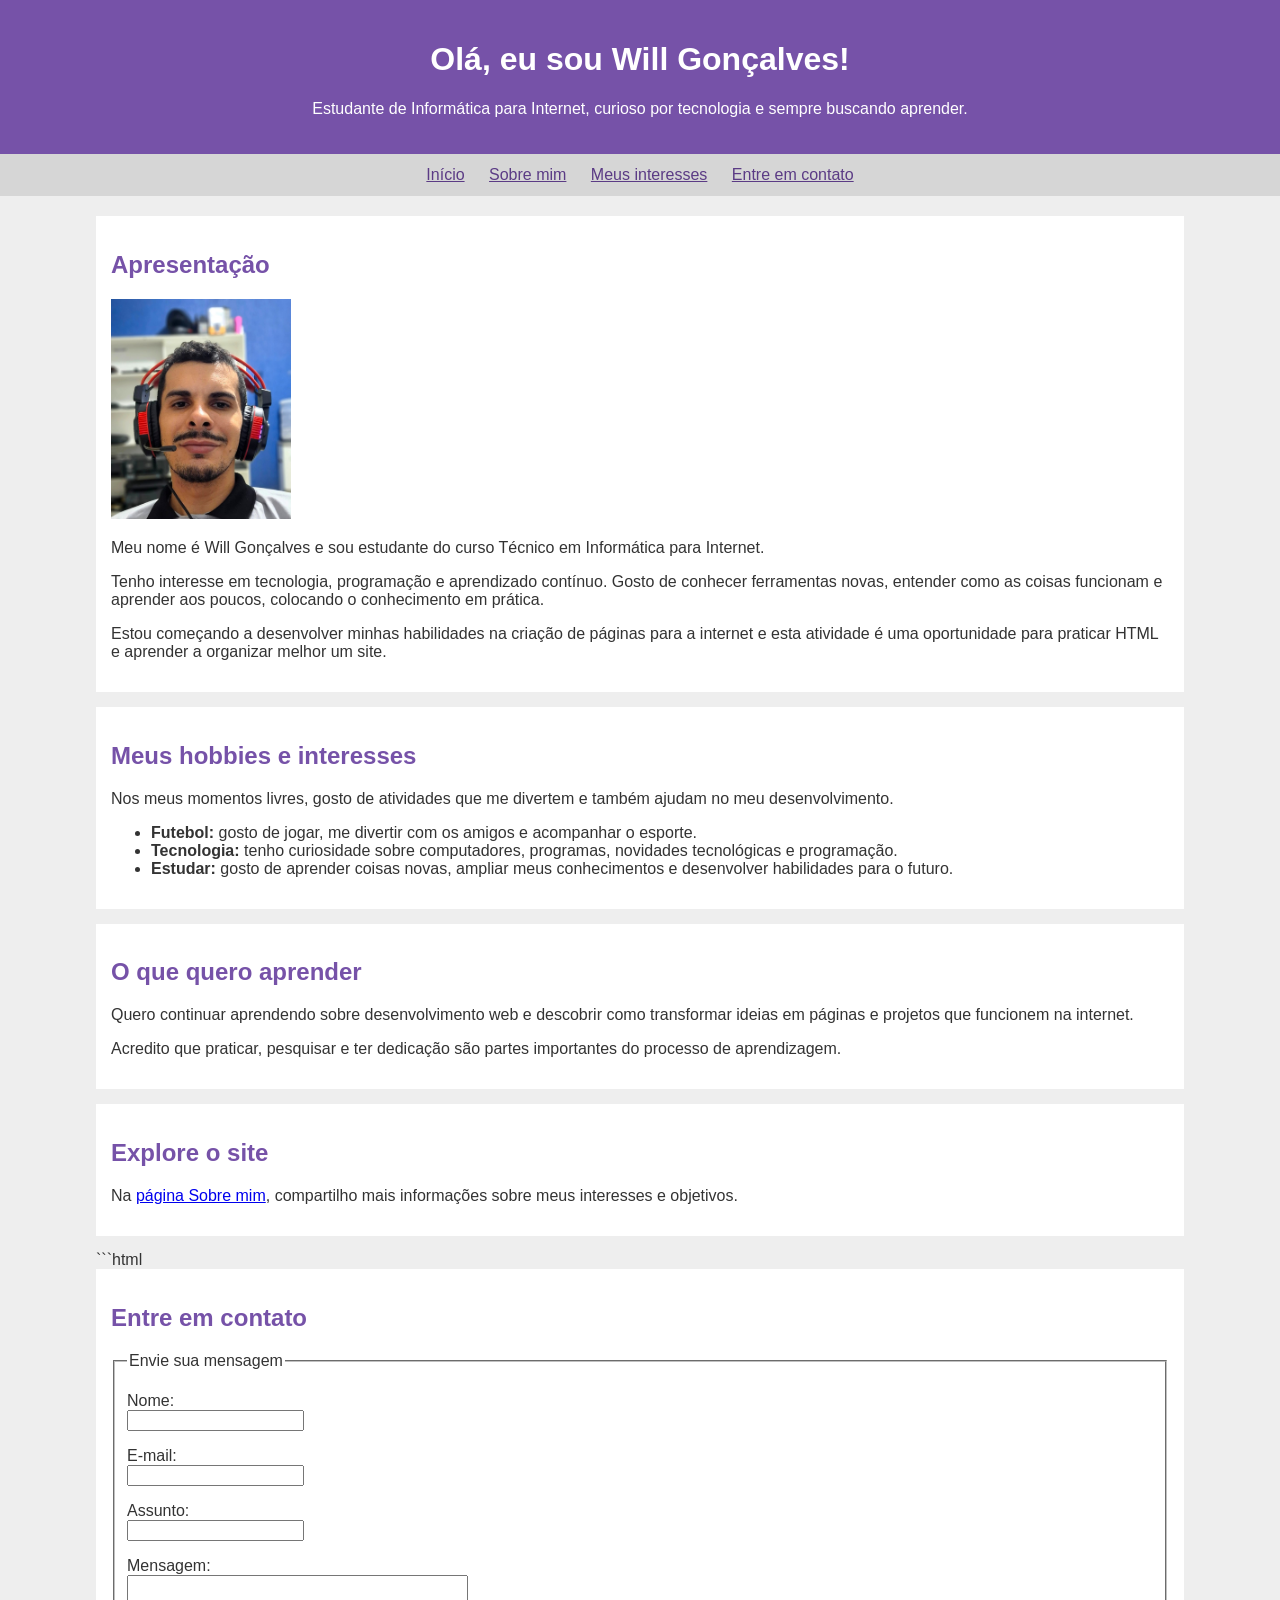
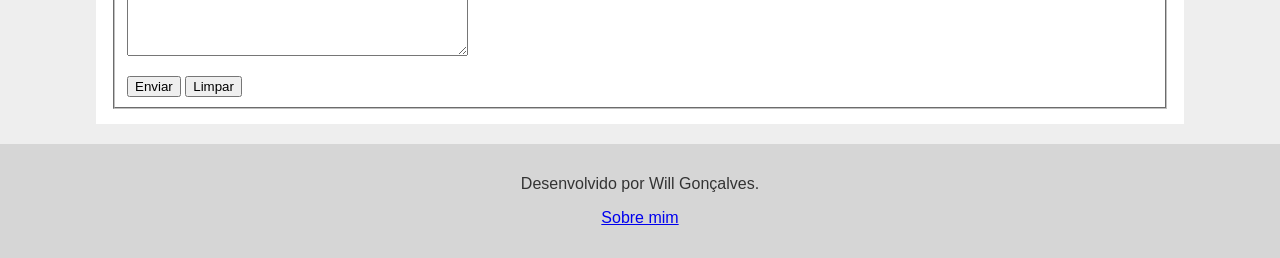
==== index.html @ a6dab60e "Update index.html" ====
<!DOCTYPE html>
<html lang="pt-BR">
<head>
    <meta charset="UTF-8">
    <meta name="viewport" content="width=device-width, initial-scale=1.0">
    <title>Minha Página Pessoal</title>
    <style>
        body {
            font-family: Arial, sans-serif;
            background-color: #eeeeee;
            color: #333333;
            margin: 0;
        }

        header {
            background-color: #7652a8;
            color: white;
            text-align: center;
            padding: 20px;
        }

        nav {
            background-color: #d6d6d6;
            text-align: center;
            padding: 12px;
        }

        nav a {
            color: #5b3b85;
            margin: 10px;
        }

        main {
            width: 85%;
            margin: 20px auto;
        }

        section {
            background-color: white;
            padding: 15px;
            margin-bottom: 15px;
        }

        h2 {
            color: #7652a8;
        }

        img {
            width: 180px;
            height: 220px;
            object-fit: cover;
        }

        footer {
            background-color: #d6d6d6;
            text-align: center;
            padding: 15px;
        }
    </style>
</head>
<body>
    <header>
        <h1>Olá, eu sou Will Gonçalves!</h1>
        <p>Estudante de Informática para Internet, curioso por tecnologia e sempre buscando aprender.</p>
    </header>

    <nav>
        <a href="index.html">Início</a>
        <a href="sobre.html">Sobre mim</a>
        <a href="#interesses">Meus interesses</a>
        <a href="#contato">Entre em contato</a>
    </nav>

    <main>
        <section>
            <h2>Apresentação</h2>
            <img src="img/foto.jpg" alt="Foto pessoal de Will Gonçalves">
            <p>Meu nome é Will Gonçalves e sou estudante do curso Técnico em Informática para Internet.</p>
            <p>Tenho interesse em tecnologia, programação e aprendizado contínuo. Gosto de conhecer ferramentas novas, entender como as coisas funcionam e aprender aos poucos, colocando o conhecimento em prática.</p>
            <p>Estou começando a desenvolver minhas habilidades na criação de páginas para a internet e esta atividade é uma oportunidade para praticar HTML e aprender a organizar melhor um site.</p>
        </section>

        <section id="interesses">
            <h2>Meus hobbies e interesses</h2>
            <p>Nos meus momentos livres, gosto de atividades que me divertem e também ajudam no meu desenvolvimento.</p>
            <ul>
                <li><strong>Futebol:</strong> gosto de jogar, me divertir com os amigos e acompanhar o esporte.</li>
                <li><strong>Tecnologia:</strong> tenho curiosidade sobre computadores, programas, novidades tecnológicas e programação.</li>
                <li><strong>Estudar:</strong> gosto de aprender coisas novas, ampliar meus conhecimentos e desenvolver habilidades para o futuro.</li>
            </ul>
        </section>

        <section>
            <h2>O que quero aprender</h2>
            <p>Quero continuar aprendendo sobre desenvolvimento web e descobrir como transformar ideias em páginas e projetos que funcionem na internet.</p>
            <p>Acredito que praticar, pesquisar e ter dedicação são partes importantes do processo de aprendizagem.</p>
        </section>

        <section>
            <h2>Explore o site</h2>
            <p>Na <a href="sobre.html">página Sobre mim</a>, compartilho mais informações sobre meus interesses e objetivos.</p>
        </section>
        ```html
<section id="contato">
    <h2>Entre em contato</h2>

    <form>
        <fieldset>
            <legend>Envie sua mensagem</legend>

            <p>
                <label for="nome">Nome:</label><br>
                <input type="text" id="nome" name="nome" required>
            </p>

            <p>
                <label for="email">E-mail:</label><br>
                <input type="email" id="email" name="email" required>
            </p>

            <p>
                <label for="assunto">Assunto:</label><br>
                <input type="text" id="assunto" name="assunto" required>
            </p>

            <p>
                <label for="mensagem">Mensagem:</label><br>
                <textarea id="mensagem" name="mensagem"
                    rows="5" cols="40" required></textarea>
            </p>

            <button type="submit">Enviar</button>
            <button type="reset">Limpar</button>
        </fieldset>
    </form>
</section>
    </main>

    <footer>
        <p>Desenvolvido por Will Gonçalves.</p>
        <p><a href="sobre.html">Sobre mim</a></p>
    </footer>
</body>
</html>
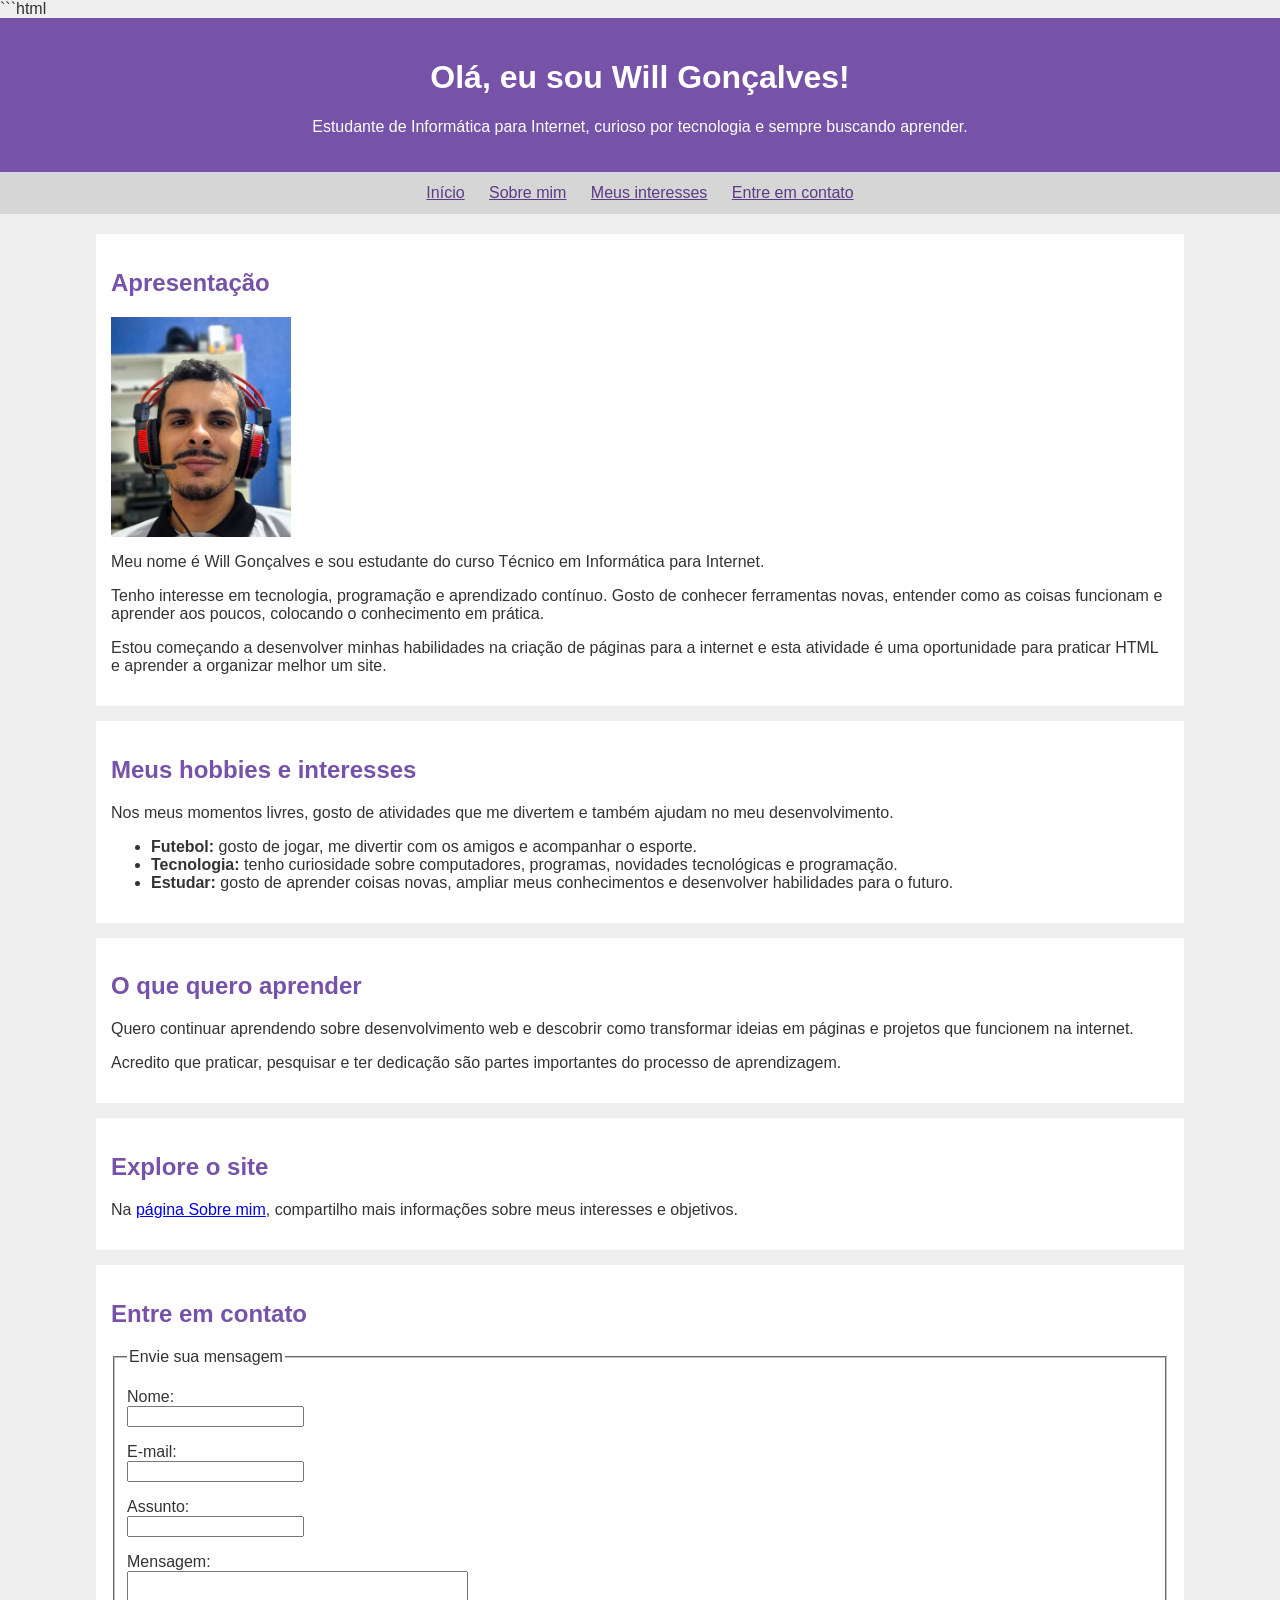
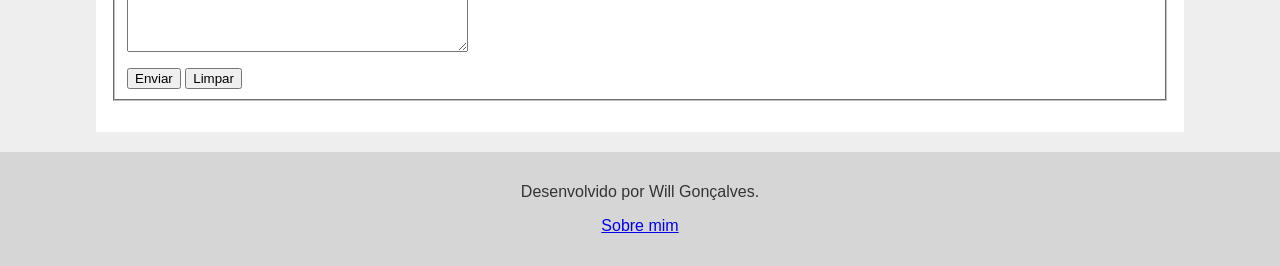
==== commit c0ff297c: "Update index.html" ====
--- a/index.html
+++ b/index.html
@@ -1,9 +1,11 @@
+```html
 <!DOCTYPE html>
 <html lang="pt-BR">
 <head>
     <meta charset="UTF-8">
     <meta name="viewport" content="width=device-width, initial-scale=1.0">
     <title>Minha Página Pessoal</title>
+
     <style>
         body {
             font-family: Arial, sans-serif;
@@ -58,6 +60,7 @@
         }
     </style>
 </head>
+
 <body>
     <header>
         <h1>Olá, eu sou Will Gonçalves!</h1>
@@ -74,66 +77,88 @@
     <main>
         <section>
             <h2>Apresentação</h2>
+
             <img src="img/foto.jpg" alt="Foto pessoal de Will Gonçalves">
+
             <p>Meu nome é Will Gonçalves e sou estudante do curso Técnico em Informática para Internet.</p>
+
             <p>Tenho interesse em tecnologia, programação e aprendizado contínuo. Gosto de conhecer ferramentas novas, entender como as coisas funcionam e aprender aos poucos, colocando o conhecimento em prática.</p>
+
             <p>Estou começando a desenvolver minhas habilidades na criação de páginas para a internet e esta atividade é uma oportunidade para praticar HTML e aprender a organizar melhor um site.</p>
         </section>
 
         <section id="interesses">
             <h2>Meus hobbies e interesses</h2>
+
             <p>Nos meus momentos livres, gosto de atividades que me divertem e também ajudam no meu desenvolvimento.</p>
+
             <ul>
-                <li><strong>Futebol:</strong> gosto de jogar, me divertir com os amigos e acompanhar o esporte.</li>
-                <li><strong>Tecnologia:</strong> tenho curiosidade sobre computadores, programas, novidades tecnológicas e programação.</li>
-                <li><strong>Estudar:</strong> gosto de aprender coisas novas, ampliar meus conhecimentos e desenvolver habilidades para o futuro.</li>
+                <li>
+                    <strong>Futebol:</strong> gosto de jogar, me divertir com os amigos e acompanhar o esporte.
+                </li>
+
+                <li>
+                    <strong>Tecnologia:</strong> tenho curiosidade sobre computadores, programas, novidades tecnológicas e programação.
+                </li>
+
+                <li>
+                    <strong>Estudar:</strong> gosto de aprender coisas novas, ampliar meus conhecimentos e desenvolver habilidades para o futuro.
+                </li>
             </ul>
         </section>
 
         <section>
             <h2>O que quero aprender</h2>
+
             <p>Quero continuar aprendendo sobre desenvolvimento web e descobrir como transformar ideias em páginas e projetos que funcionem na internet.</p>
+
             <p>Acredito que praticar, pesquisar e ter dedicação são partes importantes do processo de aprendizagem.</p>
         </section>
 
         <section>
             <h2>Explore o site</h2>
+
             <p>Na <a href="sobre.html">página Sobre mim</a>, compartilho mais informações sobre meus interesses e objetivos.</p>
         </section>
-        ```html
-<section id="contato">
-    <h2>Entre em contato</h2>
 
-    <form>
-        <fieldset>
-            <legend>Envie sua mensagem</legend>
+        <section id="contato">
+            <h2>Entre em contato</h2>
 
-            <p>
-                <label for="nome">Nome:</label><br>
-                <input type="text" id="nome" name="nome" required>
-            </p>
+            <form>
+                <fieldset>
+                    <legend>Envie sua mensagem</legend>
 
-            <p>
-                <label for="email">E-mail:</label><br>
-                <input type="email" id="email" name="email" required>
-            </p>
+                    <p>
+                        <label for="nome">Nome:</label><br>
+                        <input type="text" id="nome" name="nome" required>
+                    </p>
 
-            <p>
-                <label for="assunto">Assunto:</label><br>
-                <input type="text" id="assunto" name="assunto" required>
-            </p>
+                    <p>
+                        <label for="email">E-mail:</label><br>
+                        <input type="email" id="email" name="email" required>
+                    </p>
 
-            <p>
-                <label for="mensagem">Mensagem:</label><br>
-                <textarea id="mensagem" name="mensagem"
-                    rows="5" cols="40" required></textarea>
-            </p>
+                    <p>
+                        <label for="assunto">Assunto:</label><br>
+                        <input type="text" id="assunto" name="assunto" required>
+                    </p>
 
-            <button type="submit">Enviar</button>
-            <button type="reset">Limpar</button>
-        </fieldset>
-    </form>
-</section>
+                    <p>
+                        <label for="mensagem">Mensagem:</label><br>
+                        <textarea
+                            id="mensagem"
+                            name="mensagem"
+                            rows="5"
+                            cols="40"
+                            required
+                        ></textarea>
+                    </p>
+
+                    <button type="submit">Enviar</button>
+                    <button type="reset">Limpar</button>
+                </fieldset>
+            </form>
+        </section>
     </main>
 
     <footer>
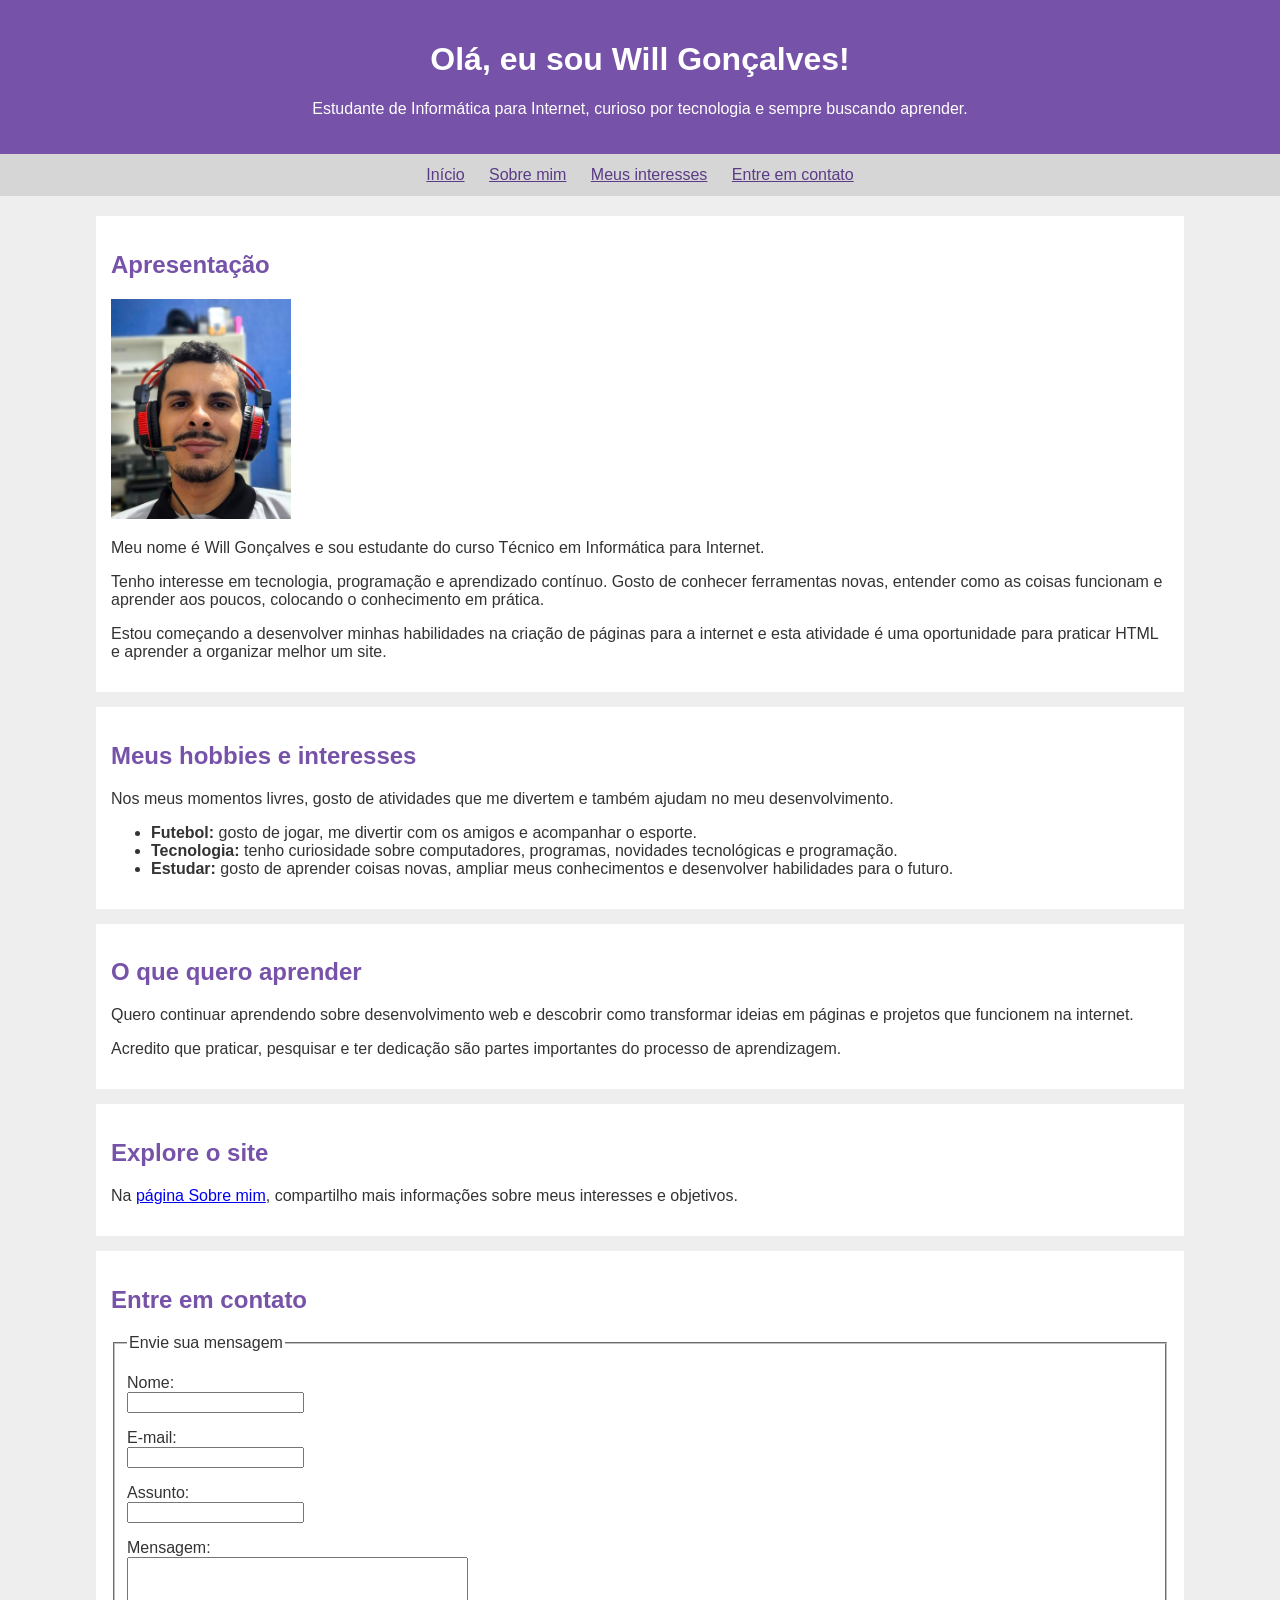
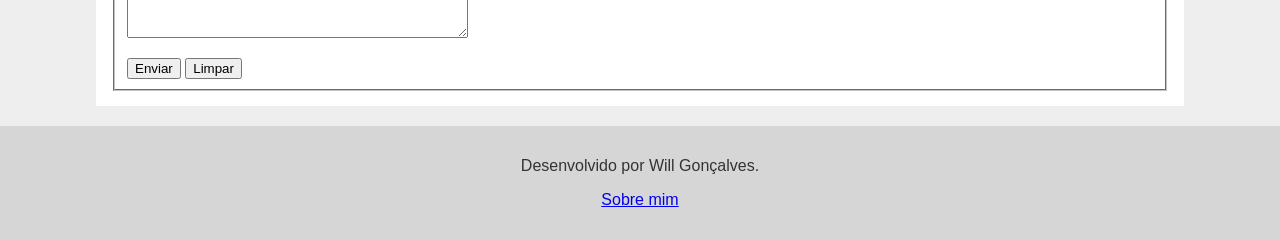
==== commit 57bd90b3: "Remove markdown formatting from index.html" ====
--- a/index.html
+++ b/index.html
@@ -1,4 +1,3 @@
-```html
 <!DOCTYPE html>
 <html lang="pt-BR">
 <head>
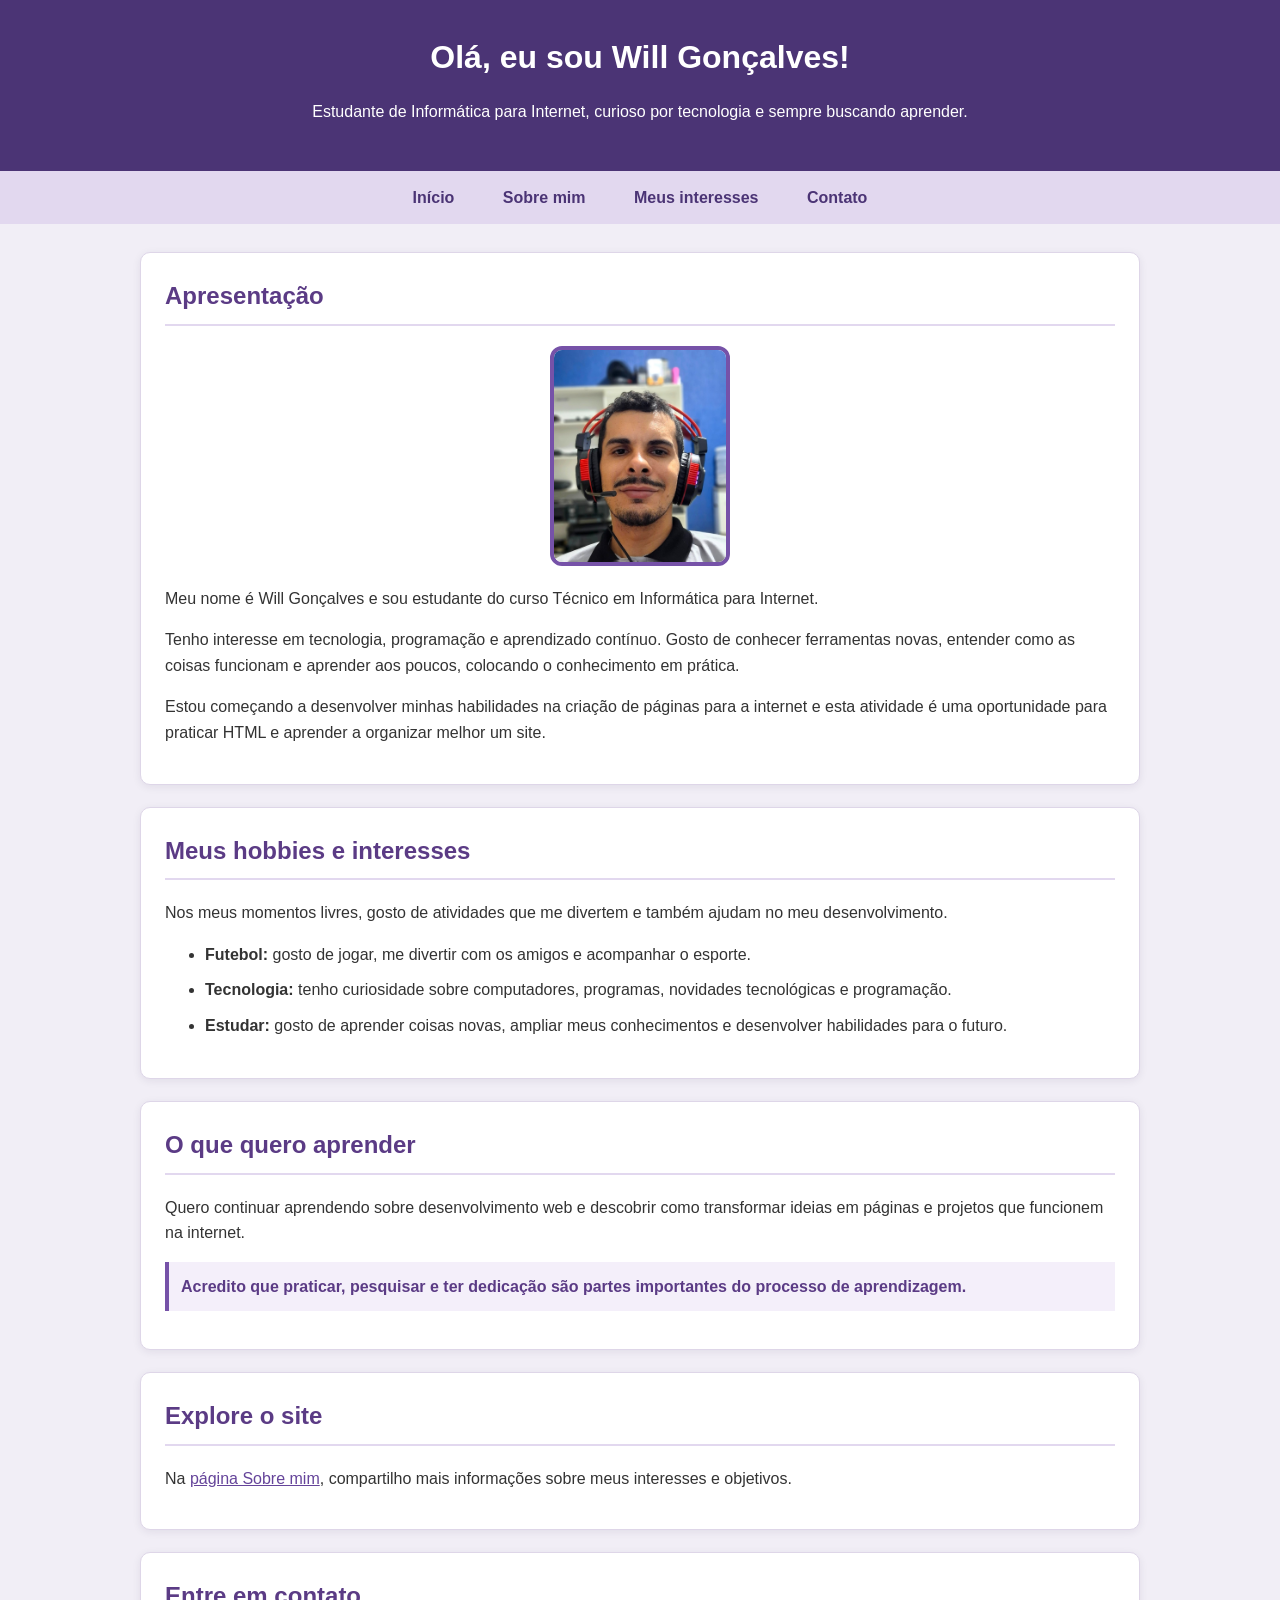
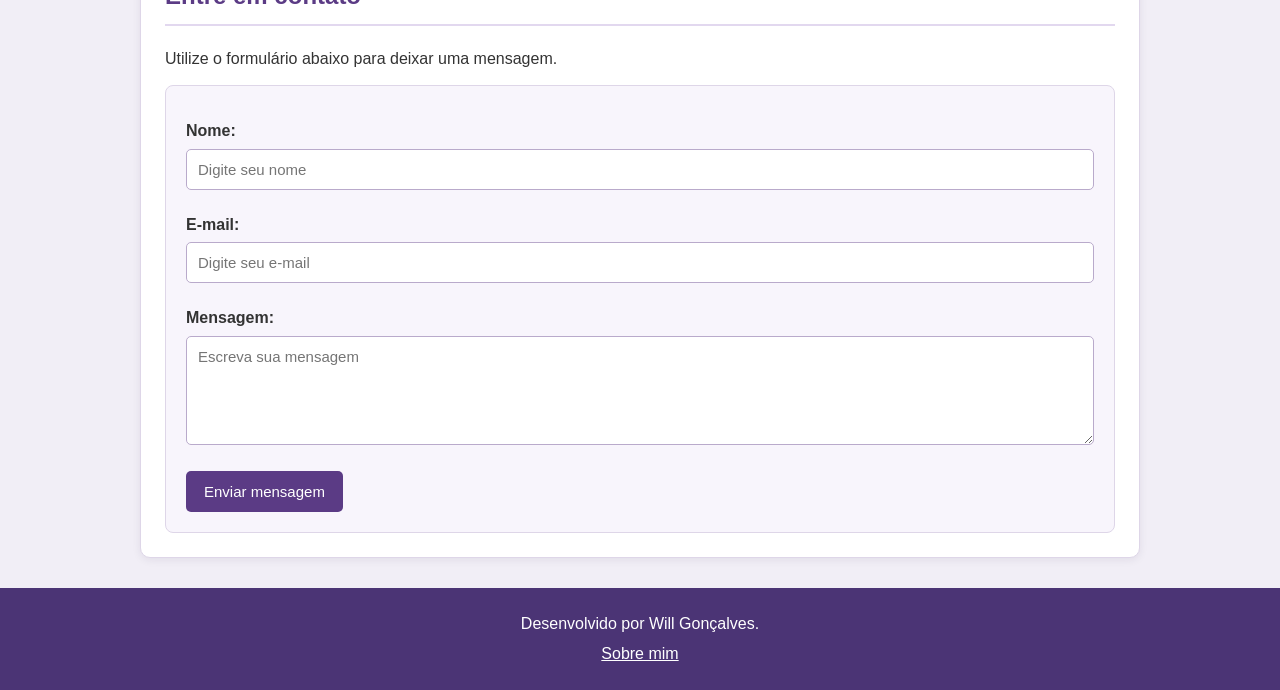
==== commit df8ef6be: "Adiciona estilização CSS à página pessoal" ====
--- a/index.html
+++ b/index.html
@@ -4,62 +4,8 @@
     <meta charset="UTF-8">
     <meta name="viewport" content="width=device-width, initial-scale=1.0">
     <title>Minha Página Pessoal</title>
-
-    <style>
-        body {
-            font-family: Arial, sans-serif;
-            background-color: #eeeeee;
-            color: #333333;
-            margin: 0;
-        }
-
-        header {
-            background-color: #7652a8;
-            color: white;
-            text-align: center;
-            padding: 20px;
-        }
-
-        nav {
-            background-color: #d6d6d6;
-            text-align: center;
-            padding: 12px;
-        }
-
-        nav a {
-            color: #5b3b85;
-            margin: 10px;
-        }
-
-        main {
-            width: 85%;
-            margin: 20px auto;
-        }
-
-        section {
-            background-color: white;
-            padding: 15px;
-            margin-bottom: 15px;
-        }
-
-        h2 {
-            color: #7652a8;
-        }
-
-        img {
-            width: 180px;
-            height: 220px;
-            object-fit: cover;
-        }
-
-        footer {
-            background-color: #d6d6d6;
-            text-align: center;
-            padding: 15px;
-        }
-    </style>
+    <link rel="stylesheet" href="style.css">
 </head>
-
 <body>
     <header>
         <h1>Olá, eu sou Will Gonçalves!</h1>
@@ -70,92 +16,53 @@
         <a href="index.html">Início</a>
         <a href="sobre.html">Sobre mim</a>
         <a href="#interesses">Meus interesses</a>
-        <a href="#contato">Entre em contato</a>
+        <a href="#contato">Contato</a>
     </nav>
 
     <main>
-        <section>
+        <section class="cartao apresentacao">
             <h2>Apresentação</h2>
-
-            <img src="img/foto.jpg" alt="Foto pessoal de Will Gonçalves">
-
+            <img class="foto-perfil" src="img/foto.jpg" alt="Foto pessoal de Will Gonçalves">
             <p>Meu nome é Will Gonçalves e sou estudante do curso Técnico em Informática para Internet.</p>
-
             <p>Tenho interesse em tecnologia, programação e aprendizado contínuo. Gosto de conhecer ferramentas novas, entender como as coisas funcionam e aprender aos poucos, colocando o conhecimento em prática.</p>
-
             <p>Estou começando a desenvolver minhas habilidades na criação de páginas para a internet e esta atividade é uma oportunidade para praticar HTML e aprender a organizar melhor um site.</p>
         </section>
 
-        <section id="interesses">
+        <section class="cartao" id="interesses">
             <h2>Meus hobbies e interesses</h2>
-
             <p>Nos meus momentos livres, gosto de atividades que me divertem e também ajudam no meu desenvolvimento.</p>
-
-            <ul>
-                <li>
-                    <strong>Futebol:</strong> gosto de jogar, me divertir com os amigos e acompanhar o esporte.
-                </li>
-
-                <li>
-                    <strong>Tecnologia:</strong> tenho curiosidade sobre computadores, programas, novidades tecnológicas e programação.
-                </li>
-
-                <li>
-                    <strong>Estudar:</strong> gosto de aprender coisas novas, ampliar meus conhecimentos e desenvolver habilidades para o futuro.
-                </li>
+            <ul class="lista-interesses">
+                <li><strong>Futebol:</strong> gosto de jogar, me divertir com os amigos e acompanhar o esporte.</li>
+                <li><strong>Tecnologia:</strong> tenho curiosidade sobre computadores, programas, novidades tecnológicas e programação.</li>
+                <li><strong>Estudar:</strong> gosto de aprender coisas novas, ampliar meus conhecimentos e desenvolver habilidades para o futuro.</li>
             </ul>
         </section>
 
-        <section>
+        <section class="cartao">
             <h2>O que quero aprender</h2>
-
             <p>Quero continuar aprendendo sobre desenvolvimento web e descobrir como transformar ideias em páginas e projetos que funcionem na internet.</p>
-
-            <p>Acredito que praticar, pesquisar e ter dedicação são partes importantes do processo de aprendizagem.</p>
+            <p class="destaque">Acredito que praticar, pesquisar e ter dedicação são partes importantes do processo de aprendizagem.</p>
         </section>
 
-        <section>
+        <section class="cartao">
             <h2>Explore o site</h2>
-
             <p>Na <a href="sobre.html">página Sobre mim</a>, compartilho mais informações sobre meus interesses e objetivos.</p>
         </section>
 
-        <section id="contato">
+        <section class="cartao" id="contato">
             <h2>Entre em contato</h2>
+            <p>Utilize o formulário abaixo para deixar uma mensagem.</p>
+            <form class="form-contato" action="#" method="post">
+                <label for="nome">Nome:</label>
+                <input type="text" id="nome" name="nome" placeholder="Digite seu nome">
 
-            <form>
-                <fieldset>
-                    <legend>Envie sua mensagem</legend>
+                <label for="email">E-mail:</label>
+                <input type="email" id="email" name="email" placeholder="Digite seu e-mail">
 
-                    <p>
-                        <label for="nome">Nome:</label><br>
-                        <input type="text" id="nome" name="nome" required>
-                    </p>
+                <label for="mensagem">Mensagem:</label>
+                <textarea id="mensagem" name="mensagem" rows="5" placeholder="Escreva sua mensagem"></textarea>
 
-                    <p>
-                        <label for="email">E-mail:</label><br>
-                        <input type="email" id="email" name="email" required>
-                    </p>
-
-                    <p>
-                        <label for="assunto">Assunto:</label><br>
-                        <input type="text" id="assunto" name="assunto" required>
-                    </p>
-
-                    <p>
-                        <label for="mensagem">Mensagem:</label><br>
-                        <textarea
-                            id="mensagem"
-                            name="mensagem"
-                            rows="5"
-                            cols="40"
-                            required
-                        ></textarea>
-                    </p>
-
-                    <button type="submit">Enviar</button>
-                    <button type="reset">Limpar</button>
-                </fieldset>
+                <button type="submit">Enviar mensagem</button>
             </form>
         </section>
     </main>
--- a/style.css
+++ b/style.css
@@ -0,0 +1,194 @@
+/* Configurações gerais da página */
+* {
+    box-sizing: border-box;
+}
+
+body {
+    font-family: Arial, sans-serif;
+    background-color: #f1eef6;
+    color: #333333;
+    margin: 0;
+    line-height: 1.6;
+}
+
+/* Cabeçalho e títulos */
+header {
+    background-color: #4b3475;
+    color: #ffffff;
+    text-align: center;
+    padding: 32px 20px;
+}
+
+h1 {
+    font-size: 32px;
+    margin: 0 0 10px;
+}
+
+h2 {
+    color: #5b3b85;
+    font-size: 24px;
+    margin-top: 0;
+    border-bottom: 2px solid #e2d8ef;
+    padding-bottom: 8px;
+}
+
+/* Navegação */
+nav {
+    background-color: #e2d8ef;
+    text-align: center;
+    padding: 14px;
+}
+
+nav a {
+    color: #4b3475;
+    text-decoration: none;
+    font-weight: bold;
+    margin: 0 12px;
+    padding: 8px 10px;
+    border-radius: 5px;
+}
+
+nav a:hover {
+    background-color: #4b3475;
+    color: #ffffff;
+}
+
+/* Conteúdo principal e seções */
+main {
+    width: 85%;
+    max-width: 1000px;
+    margin: 28px auto;
+}
+
+.cartao {
+    background-color: #ffffff;
+    border: 1px solid #ded6e8;
+    border-radius: 10px;
+    padding: 24px;
+    margin-bottom: 22px;
+    box-shadow: 0 2px 8px rgba(40, 25, 60, 0.08);
+}
+
+p {
+    font-size: 16px;
+    margin-bottom: 14px;
+}
+
+.destaque {
+    color: #5b3b85;
+    font-weight: bold;
+    background-color: #f4effa;
+    border-left: 4px solid #7652a8;
+    padding: 12px;
+}
+
+.lista-interesses li {
+    margin-bottom: 10px;
+}
+
+/* Imagem pessoal */
+.foto-perfil {
+    width: 180px;
+    height: 220px;
+    object-fit: cover;
+    border: 4px solid #7652a8;
+    border-radius: 12px;
+    display: block;
+    margin: 15px auto 20px;
+}
+
+/* Formulário de contato */
+.form-contato {
+    background-color: #f8f5fc;
+    border: 1px solid #ded6e8;
+    border-radius: 8px;
+    padding: 20px;
+}
+
+.form-contato label {
+    display: block;
+    font-weight: bold;
+    margin: 12px 0 5px;
+}
+
+.form-contato input,
+.form-contato textarea {
+    width: 100%;
+    padding: 11px;
+    border: 1px solid #b9aacb;
+    border-radius: 5px;
+    font-family: Arial, sans-serif;
+    font-size: 15px;
+    margin-bottom: 10px;
+}
+
+.form-contato input:focus,
+.form-contato textarea:focus {
+    outline: 2px solid #7652a8;
+    border-color: #7652a8;
+}
+
+.form-contato textarea {
+    resize: vertical;
+}
+
+.form-contato button {
+    background-color: #5b3b85;
+    color: #ffffff;
+    border: none;
+    border-radius: 5px;
+    padding: 12px 18px;
+    margin-top: 8px;
+    cursor: pointer;
+    font-size: 15px;
+}
+
+.form-contato button:hover {
+    background-color: #3f2a65;
+}
+
+/* Links do conteúdo */
+a {
+    color: #65449a;
+}
+
+a:hover {
+    color: #321d55;
+}
+
+/* Rodapé */
+footer {
+    background-color: #4b3475;
+    color: #ffffff;
+    text-align: center;
+    padding: 18px;
+    margin-top: 30px;
+}
+
+footer p {
+    margin: 5px;
+}
+
+footer a {
+    color: #ffffff;
+}
+
+footer a:hover {
+    color: #e2d8ef;
+}
+
+/* Ajustes para telas menores */
+@media (max-width: 600px) {
+    main {
+        width: 92%;
+    }
+
+    nav a {
+        display: inline-block;
+        margin: 4px;
+    }
+
+    .cartao {
+        padding: 18px;
+    }
+}
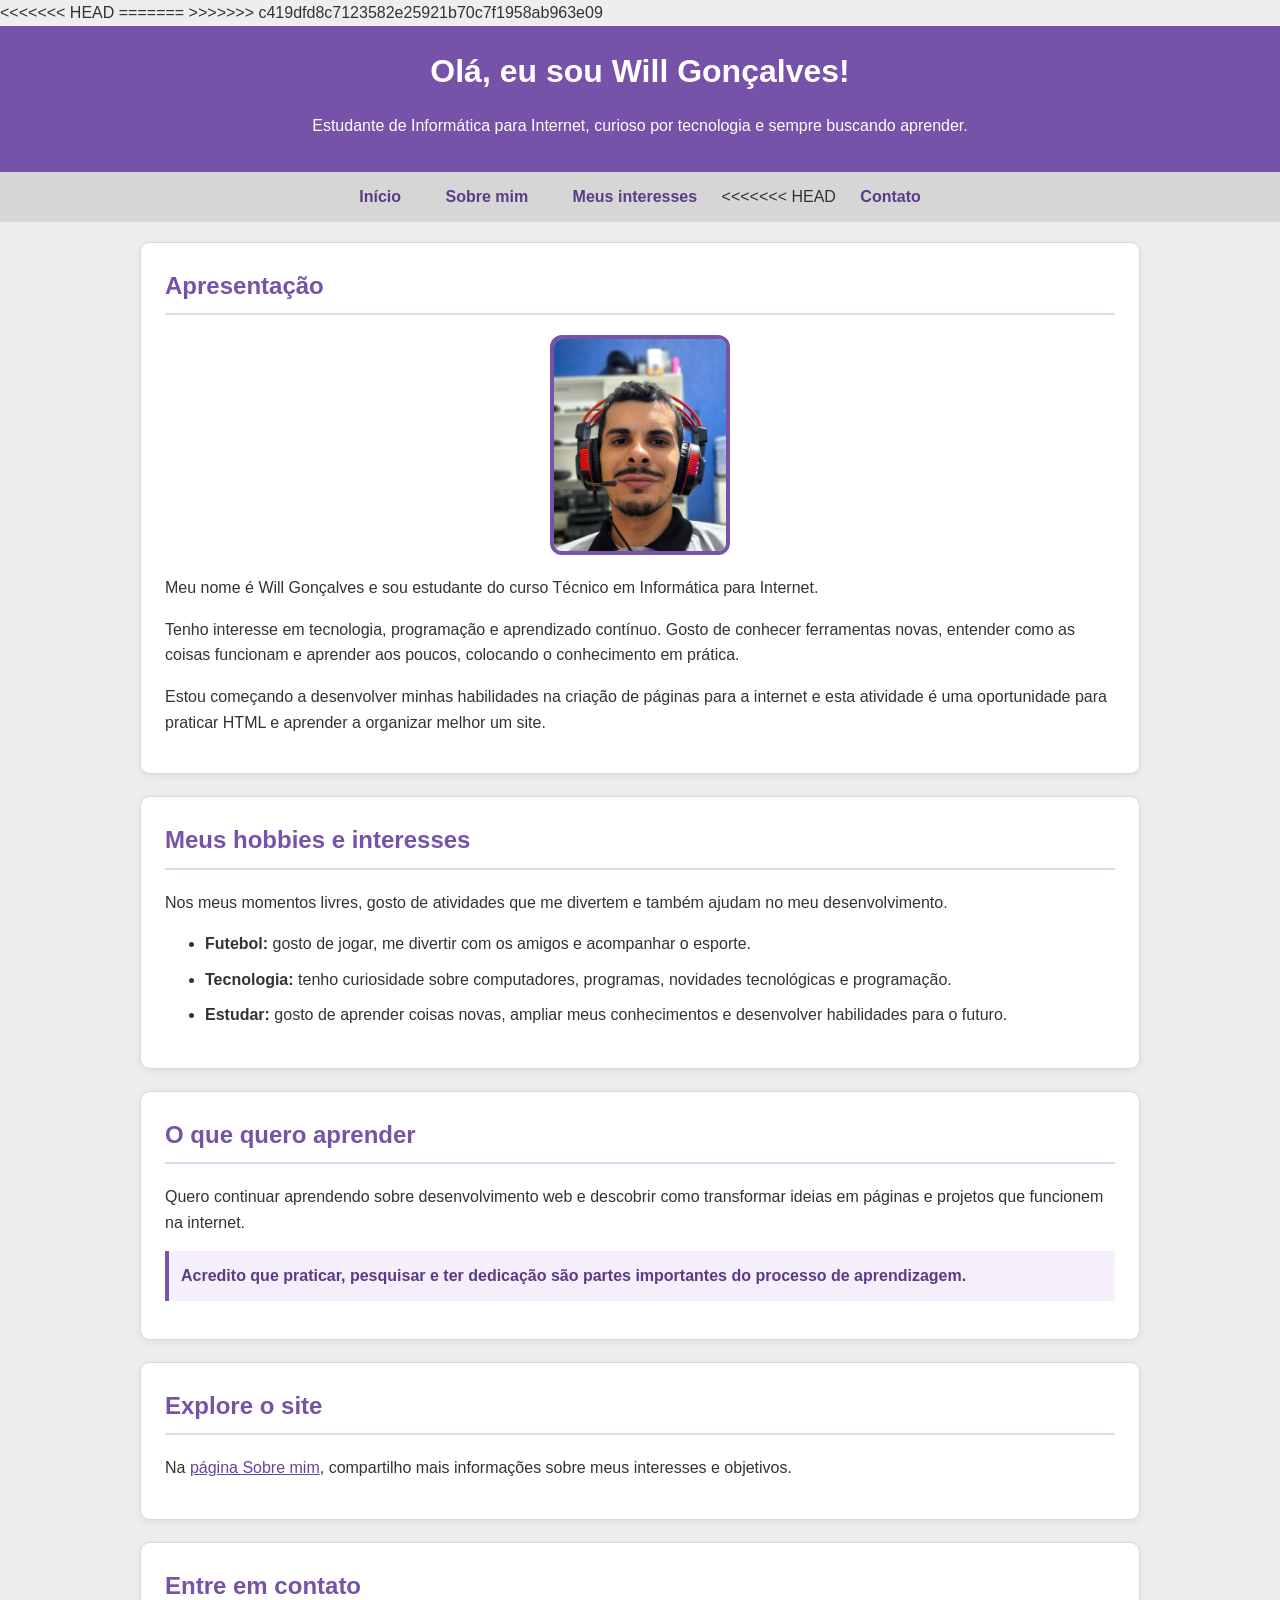
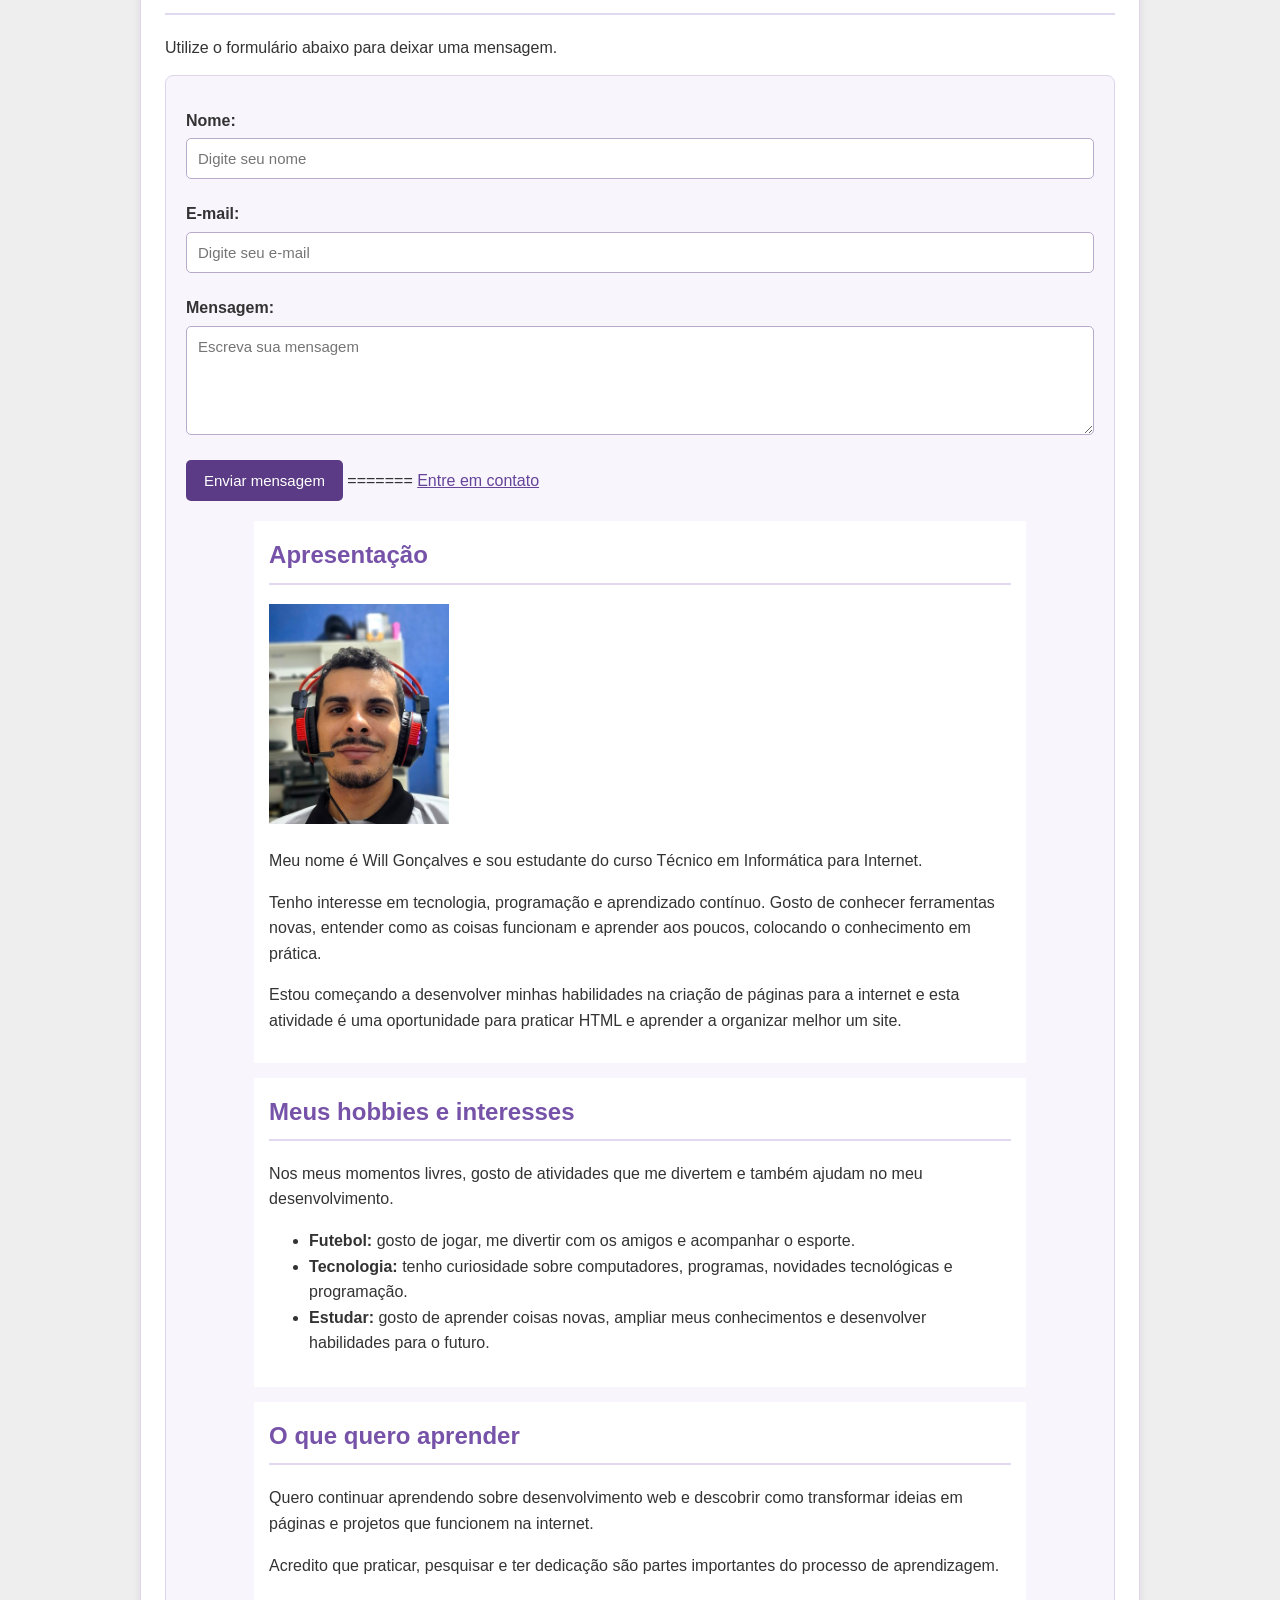
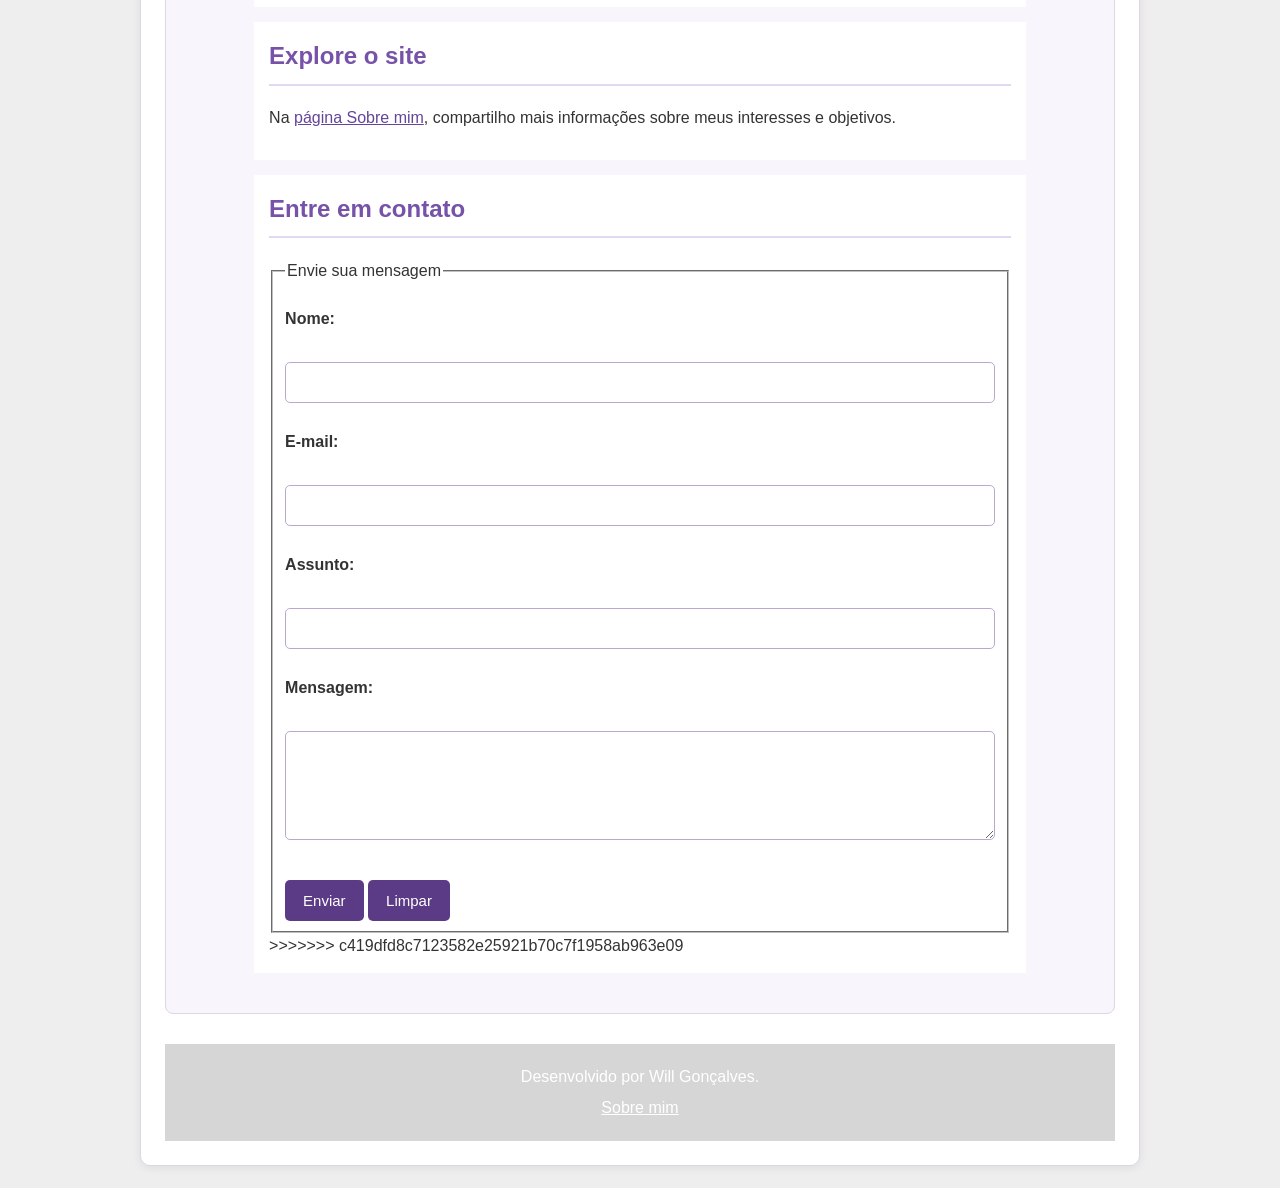
==== commit eb59f51b: "Integra versão CSS da página pessoal" ====
--- a/index.html
+++ b/index.html
@@ -4,8 +4,67 @@
     <meta charset="UTF-8">
     <meta name="viewport" content="width=device-width, initial-scale=1.0">
     <title>Minha Página Pessoal</title>
+<<<<<<< HEAD
     <link rel="stylesheet" href="style.css">
 </head>
+=======
+
+    <style>
+        body {
+            font-family: Arial, sans-serif;
+            background-color: #eeeeee;
+            color: #333333;
+            margin: 0;
+        }
+
+        header {
+            background-color: #7652a8;
+            color: white;
+            text-align: center;
+            padding: 20px;
+        }
+
+        nav {
+            background-color: #d6d6d6;
+            text-align: center;
+            padding: 12px;
+        }
+
+        nav a {
+            color: #5b3b85;
+            margin: 10px;
+        }
+
+        main {
+            width: 85%;
+            margin: 20px auto;
+        }
+
+        section {
+            background-color: white;
+            padding: 15px;
+            margin-bottom: 15px;
+        }
+
+        h2 {
+            color: #7652a8;
+        }
+
+        img {
+            width: 180px;
+            height: 220px;
+            object-fit: cover;
+        }
+
+        footer {
+            background-color: #d6d6d6;
+            text-align: center;
+            padding: 15px;
+        }
+    </style>
+</head>
+
+>>>>>>> c419dfd8c7123582e25921b70c7f1958ab963e09
 <body>
     <header>
         <h1>Olá, eu sou Will Gonçalves!</h1>
@@ -16,6 +75,7 @@
         <a href="index.html">Início</a>
         <a href="sobre.html">Sobre mim</a>
         <a href="#interesses">Meus interesses</a>
+<<<<<<< HEAD
         <a href="#contato">Contato</a>
     </nav>
 
@@ -63,6 +123,94 @@
                 <textarea id="mensagem" name="mensagem" rows="5" placeholder="Escreva sua mensagem"></textarea>
 
                 <button type="submit">Enviar mensagem</button>
+=======
+        <a href="#contato">Entre em contato</a>
+    </nav>
+
+    <main>
+        <section>
+            <h2>Apresentação</h2>
+
+            <img src="img/foto.jpg" alt="Foto pessoal de Will Gonçalves">
+
+            <p>Meu nome é Will Gonçalves e sou estudante do curso Técnico em Informática para Internet.</p>
+
+            <p>Tenho interesse em tecnologia, programação e aprendizado contínuo. Gosto de conhecer ferramentas novas, entender como as coisas funcionam e aprender aos poucos, colocando o conhecimento em prática.</p>
+
+            <p>Estou começando a desenvolver minhas habilidades na criação de páginas para a internet e esta atividade é uma oportunidade para praticar HTML e aprender a organizar melhor um site.</p>
+        </section>
+
+        <section id="interesses">
+            <h2>Meus hobbies e interesses</h2>
+
+            <p>Nos meus momentos livres, gosto de atividades que me divertem e também ajudam no meu desenvolvimento.</p>
+
+            <ul>
+                <li>
+                    <strong>Futebol:</strong> gosto de jogar, me divertir com os amigos e acompanhar o esporte.
+                </li>
+
+                <li>
+                    <strong>Tecnologia:</strong> tenho curiosidade sobre computadores, programas, novidades tecnológicas e programação.
+                </li>
+
+                <li>
+                    <strong>Estudar:</strong> gosto de aprender coisas novas, ampliar meus conhecimentos e desenvolver habilidades para o futuro.
+                </li>
+            </ul>
+        </section>
+
+        <section>
+            <h2>O que quero aprender</h2>
+
+            <p>Quero continuar aprendendo sobre desenvolvimento web e descobrir como transformar ideias em páginas e projetos que funcionem na internet.</p>
+
+            <p>Acredito que praticar, pesquisar e ter dedicação são partes importantes do processo de aprendizagem.</p>
+        </section>
+
+        <section>
+            <h2>Explore o site</h2>
+
+            <p>Na <a href="sobre.html">página Sobre mim</a>, compartilho mais informações sobre meus interesses e objetivos.</p>
+        </section>
+
+        <section id="contato">
+            <h2>Entre em contato</h2>
+
+            <form>
+                <fieldset>
+                    <legend>Envie sua mensagem</legend>
+
+                    <p>
+                        <label for="nome">Nome:</label><br>
+                        <input type="text" id="nome" name="nome" required>
+                    </p>
+
+                    <p>
+                        <label for="email">E-mail:</label><br>
+                        <input type="email" id="email" name="email" required>
+                    </p>
+
+                    <p>
+                        <label for="assunto">Assunto:</label><br>
+                        <input type="text" id="assunto" name="assunto" required>
+                    </p>
+
+                    <p>
+                        <label for="mensagem">Mensagem:</label><br>
+                        <textarea
+                            id="mensagem"
+                            name="mensagem"
+                            rows="5"
+                            cols="40"
+                            required
+                        ></textarea>
+                    </p>
+
+                    <button type="submit">Enviar</button>
+                    <button type="reset">Limpar</button>
+                </fieldset>
+>>>>>>> c419dfd8c7123582e25921b70c7f1958ab963e09
             </form>
         </section>
     </main>
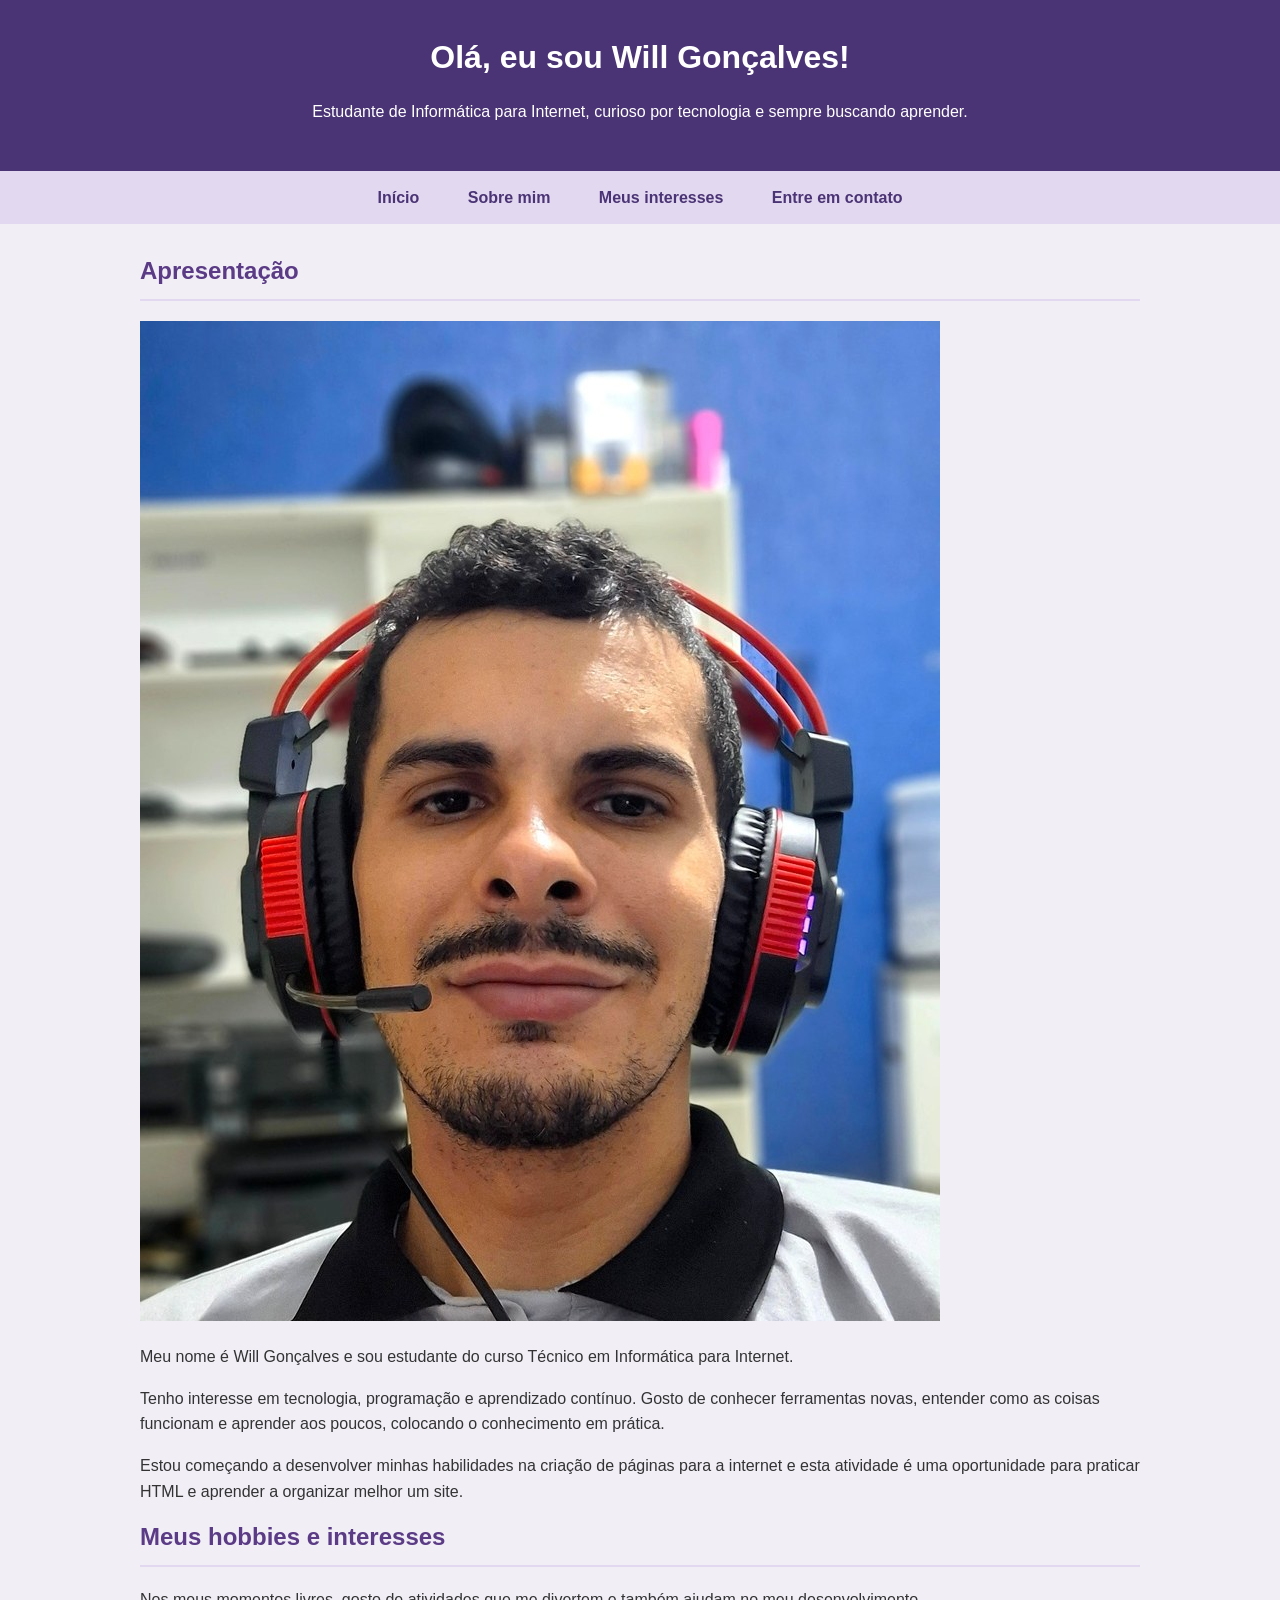
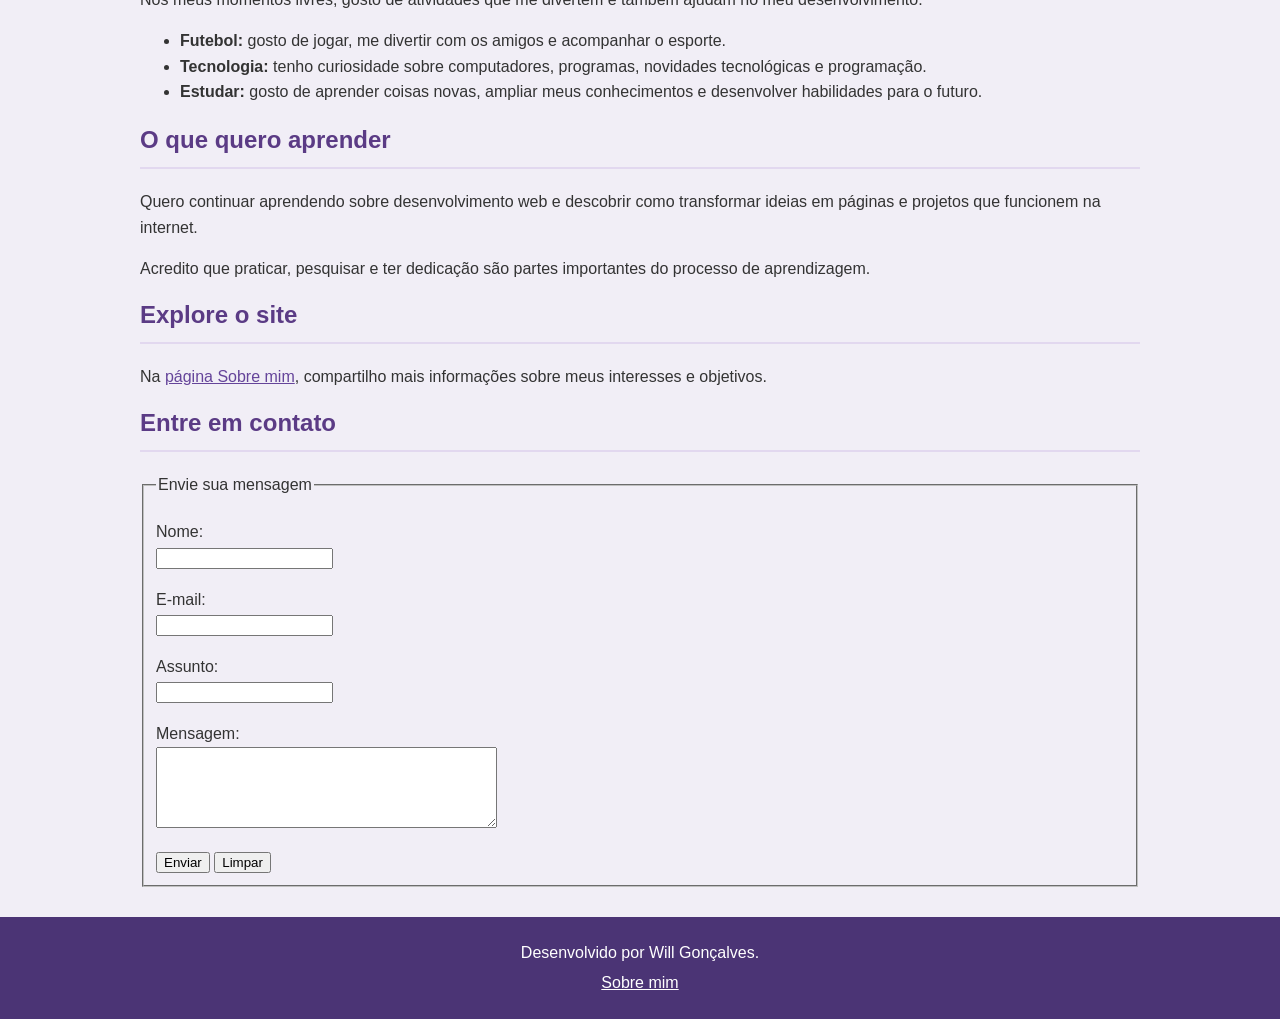
==== commit efdd2cc7: "Corrige e finaliza estilização CSS das páginas" ====
--- a/index.html
+++ b/index.html
@@ -1,70 +1,13 @@
+
 <!DOCTYPE html>
 <html lang="pt-BR">
 <head>
     <meta charset="UTF-8">
     <meta name="viewport" content="width=device-width, initial-scale=1.0">
     <title>Minha Página Pessoal</title>
-<<<<<<< HEAD
     <link rel="stylesheet" href="style.css">
 </head>
-=======
 
-    <style>
-        body {
-            font-family: Arial, sans-serif;
-            background-color: #eeeeee;
-            color: #333333;
-            margin: 0;
-        }
-
-        header {
-            background-color: #7652a8;
-            color: white;
-            text-align: center;
-            padding: 20px;
-        }
-
-        nav {
-            background-color: #d6d6d6;
-            text-align: center;
-            padding: 12px;
-        }
-
-        nav a {
-            color: #5b3b85;
-            margin: 10px;
-        }
-
-        main {
-            width: 85%;
-            margin: 20px auto;
-        }
-
-        section {
-            background-color: white;
-            padding: 15px;
-            margin-bottom: 15px;
-        }
-
-        h2 {
-            color: #7652a8;
-        }
-
-        img {
-            width: 180px;
-            height: 220px;
-            object-fit: cover;
-        }
-
-        footer {
-            background-color: #d6d6d6;
-            text-align: center;
-            padding: 15px;
-        }
-    </style>
-</head>
-
->>>>>>> c419dfd8c7123582e25921b70c7f1958ab963e09
 <body>
     <header>
         <h1>Olá, eu sou Will Gonçalves!</h1>
@@ -75,62 +18,12 @@
         <a href="index.html">Início</a>
         <a href="sobre.html">Sobre mim</a>
         <a href="#interesses">Meus interesses</a>
-<<<<<<< HEAD
-        <a href="#contato">Contato</a>
-    </nav>
-
-    <main>
-        <section class="cartao apresentacao">
-            <h2>Apresentação</h2>
-            <img class="foto-perfil" src="img/foto.jpg" alt="Foto pessoal de Will Gonçalves">
-            <p>Meu nome é Will Gonçalves e sou estudante do curso Técnico em Informática para Internet.</p>
-            <p>Tenho interesse em tecnologia, programação e aprendizado contínuo. Gosto de conhecer ferramentas novas, entender como as coisas funcionam e aprender aos poucos, colocando o conhecimento em prática.</p>
-            <p>Estou começando a desenvolver minhas habilidades na criação de páginas para a internet e esta atividade é uma oportunidade para praticar HTML e aprender a organizar melhor um site.</p>
-        </section>
-
-        <section class="cartao" id="interesses">
-            <h2>Meus hobbies e interesses</h2>
-            <p>Nos meus momentos livres, gosto de atividades que me divertem e também ajudam no meu desenvolvimento.</p>
-            <ul class="lista-interesses">
-                <li><strong>Futebol:</strong> gosto de jogar, me divertir com os amigos e acompanhar o esporte.</li>
-                <li><strong>Tecnologia:</strong> tenho curiosidade sobre computadores, programas, novidades tecnológicas e programação.</li>
-                <li><strong>Estudar:</strong> gosto de aprender coisas novas, ampliar meus conhecimentos e desenvolver habilidades para o futuro.</li>
-            </ul>
-        </section>
-
-        <section class="cartao">
-            <h2>O que quero aprender</h2>
-            <p>Quero continuar aprendendo sobre desenvolvimento web e descobrir como transformar ideias em páginas e projetos que funcionem na internet.</p>
-            <p class="destaque">Acredito que praticar, pesquisar e ter dedicação são partes importantes do processo de aprendizagem.</p>
-        </section>
-
-        <section class="cartao">
-            <h2>Explore o site</h2>
-            <p>Na <a href="sobre.html">página Sobre mim</a>, compartilho mais informações sobre meus interesses e objetivos.</p>
-        </section>
-
-        <section class="cartao" id="contato">
-            <h2>Entre em contato</h2>
-            <p>Utilize o formulário abaixo para deixar uma mensagem.</p>
-            <form class="form-contato" action="#" method="post">
-                <label for="nome">Nome:</label>
-                <input type="text" id="nome" name="nome" placeholder="Digite seu nome">
-
-                <label for="email">E-mail:</label>
-                <input type="email" id="email" name="email" placeholder="Digite seu e-mail">
-
-                <label for="mensagem">Mensagem:</label>
-                <textarea id="mensagem" name="mensagem" rows="5" placeholder="Escreva sua mensagem"></textarea>
-
-                <button type="submit">Enviar mensagem</button>
-=======
         <a href="#contato">Entre em contato</a>
     </nav>
 
     <main>
         <section>
             <h2>Apresentação</h2>
-
             <img src="img/foto.jpg" alt="Foto pessoal de Will Gonçalves">
 
             <p>Meu nome é Will Gonçalves e sou estudante do curso Técnico em Informática para Internet.</p>
@@ -146,31 +39,20 @@
             <p>Nos meus momentos livres, gosto de atividades que me divertem e também ajudam no meu desenvolvimento.</p>
 
             <ul>
-                <li>
-                    <strong>Futebol:</strong> gosto de jogar, me divertir com os amigos e acompanhar o esporte.
-                </li>
-
-                <li>
-                    <strong>Tecnologia:</strong> tenho curiosidade sobre computadores, programas, novidades tecnológicas e programação.
-                </li>
-
-                <li>
-                    <strong>Estudar:</strong> gosto de aprender coisas novas, ampliar meus conhecimentos e desenvolver habilidades para o futuro.
-                </li>
+                <li><strong>Futebol:</strong> gosto de jogar, me divertir com os amigos e acompanhar o esporte.</li>
+                <li><strong>Tecnologia:</strong> tenho curiosidade sobre computadores, programas, novidades tecnológicas e programação.</li>
+                <li><strong>Estudar:</strong> gosto de aprender coisas novas, ampliar meus conhecimentos e desenvolver habilidades para o futuro.</li>
             </ul>
         </section>
 
         <section>
             <h2>O que quero aprender</h2>
-
             <p>Quero continuar aprendendo sobre desenvolvimento web e descobrir como transformar ideias em páginas e projetos que funcionem na internet.</p>
-
             <p>Acredito que praticar, pesquisar e ter dedicação são partes importantes do processo de aprendizagem.</p>
         </section>
 
         <section>
             <h2>Explore o site</h2>
-
             <p>Na <a href="sobre.html">página Sobre mim</a>, compartilho mais informações sobre meus interesses e objetivos.</p>
         </section>
 
@@ -198,19 +80,12 @@
 
                     <p>
                         <label for="mensagem">Mensagem:</label><br>
-                        <textarea
-                            id="mensagem"
-                            name="mensagem"
-                            rows="5"
-                            cols="40"
-                            required
-                        ></textarea>
+                        <textarea id="mensagem" name="mensagem" rows="5" cols="40" required></textarea>
                     </p>
 
                     <button type="submit">Enviar</button>
                     <button type="reset">Limpar</button>
                 </fieldset>
->>>>>>> c419dfd8c7123582e25921b70c7f1958ab963e09
             </form>
         </section>
     </main>
@@ -221,3 +96,4 @@
     </footer>
 </body>
 </html>
+
--- a/style.css
+++ b/style.css
@@ -1,3 +1,4 @@
+
 /* Configurações gerais da página */
 * {
     box-sizing: border-box;
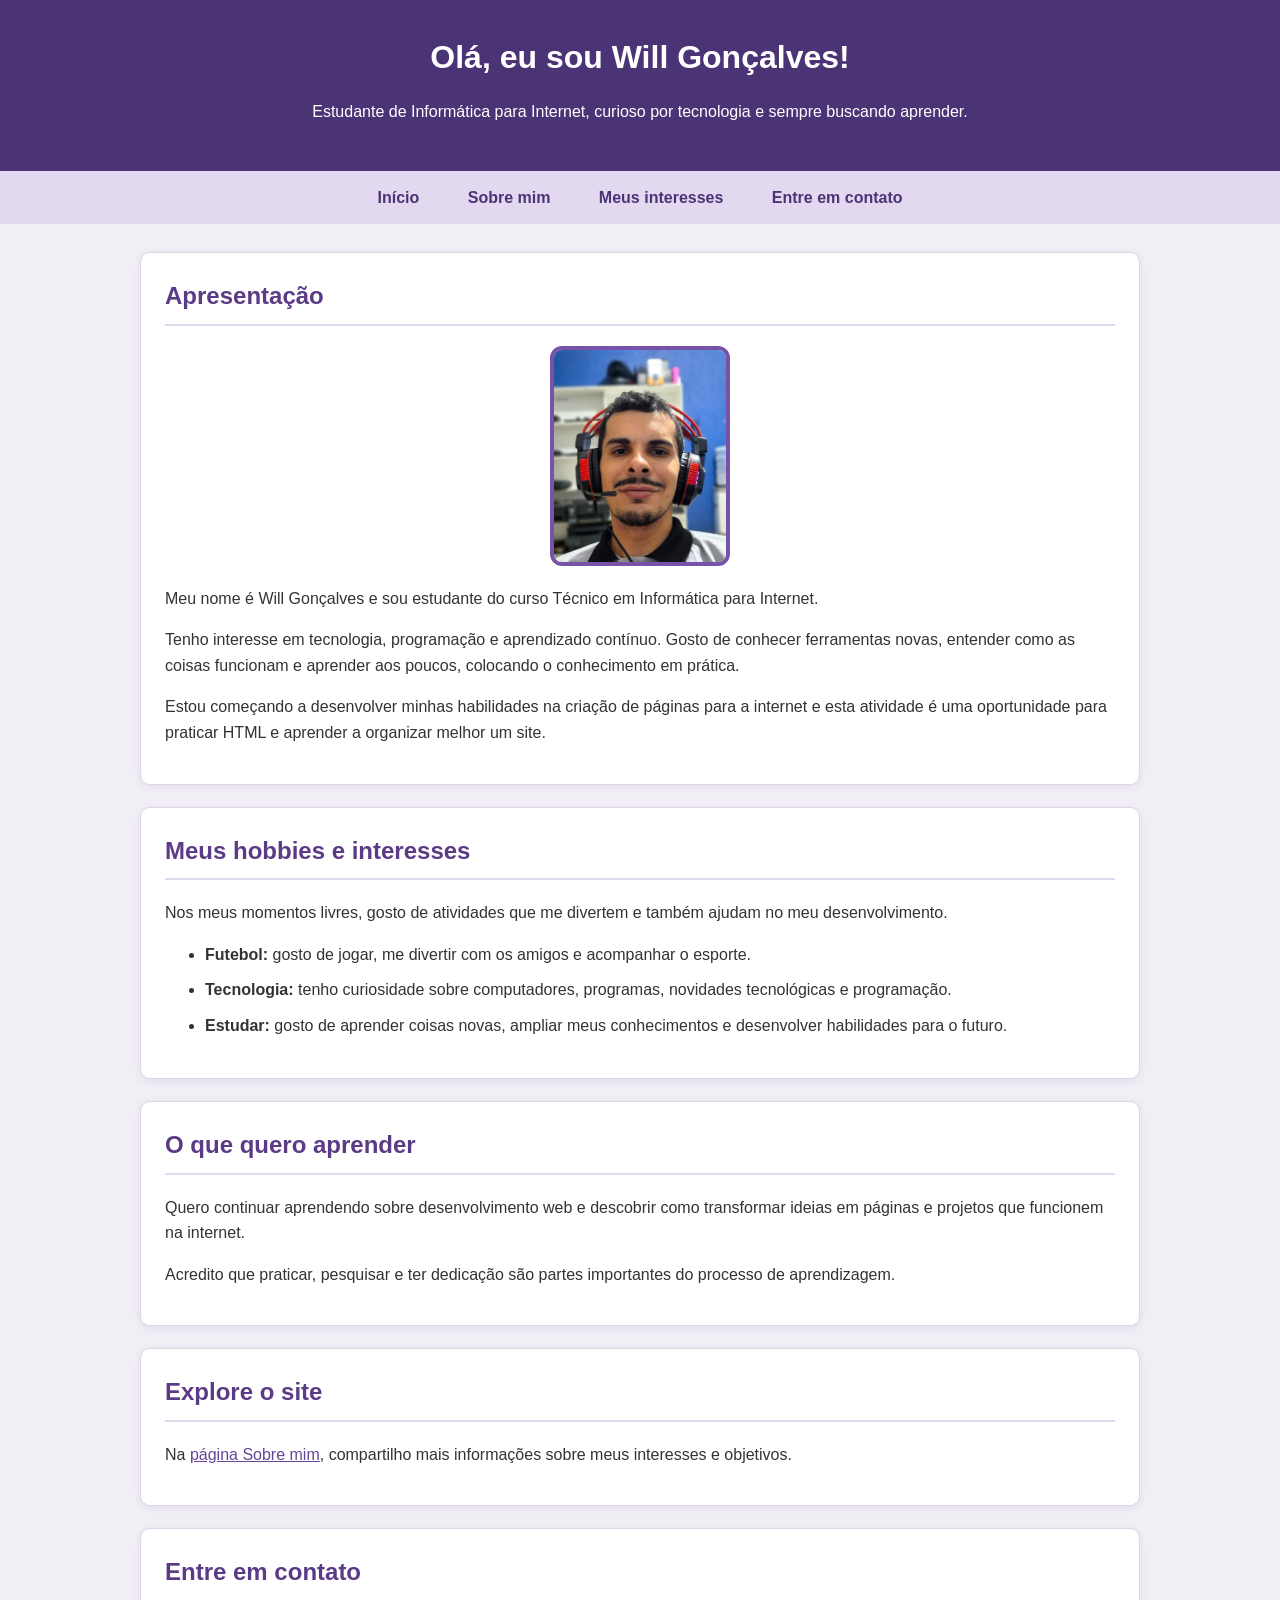
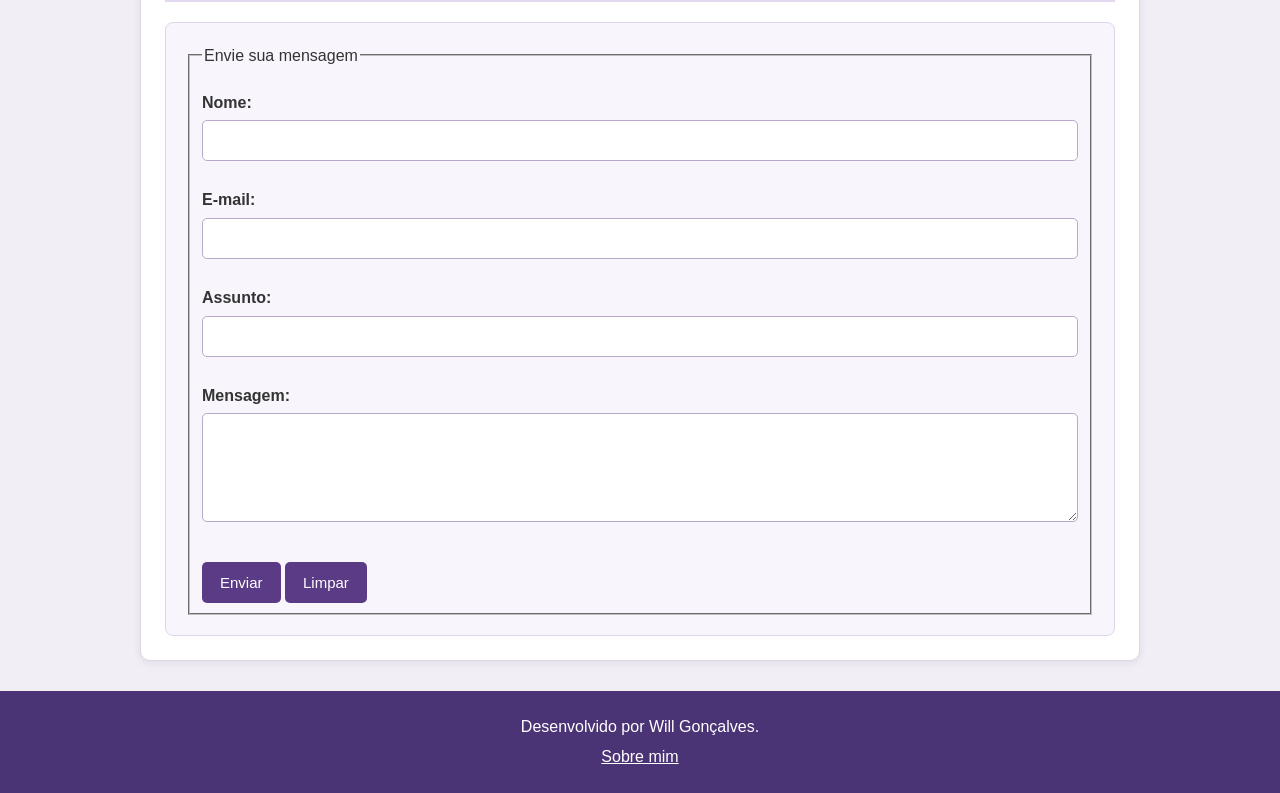
==== commit 882189cf: "Finaliza revisão da página pessoal com CSS" ====
--- a/index.html
+++ b/index.html
@@ -22,9 +22,10 @@
     </nav>
 
     <main>
-        <section>
+        <section class="cartao">
             <h2>Apresentação</h2>
-            <img src="img/foto.jpg" alt="Foto pessoal de Will Gonçalves">
+
+            <img class="foto-perfil" src="img/foto.jpg" alt="Foto pessoal de Will Gonçalves">
 
             <p>Meu nome é Will Gonçalves e sou estudante do curso Técnico em Informática para Internet.</p>
 
@@ -33,53 +34,56 @@
             <p>Estou começando a desenvolver minhas habilidades na criação de páginas para a internet e esta atividade é uma oportunidade para praticar HTML e aprender a organizar melhor um site.</p>
         </section>
 
-        <section id="interesses">
+        <section class="cartao" id="interesses">
             <h2>Meus hobbies e interesses</h2>
 
             <p>Nos meus momentos livres, gosto de atividades que me divertem e também ajudam no meu desenvolvimento.</p>
 
-            <ul>
+            <ul class="lista-interesses">
                 <li><strong>Futebol:</strong> gosto de jogar, me divertir com os amigos e acompanhar o esporte.</li>
                 <li><strong>Tecnologia:</strong> tenho curiosidade sobre computadores, programas, novidades tecnológicas e programação.</li>
                 <li><strong>Estudar:</strong> gosto de aprender coisas novas, ampliar meus conhecimentos e desenvolver habilidades para o futuro.</li>
             </ul>
         </section>
 
-        <section>
+        <section class="cartao">
             <h2>O que quero aprender</h2>
+
             <p>Quero continuar aprendendo sobre desenvolvimento web e descobrir como transformar ideias em páginas e projetos que funcionem na internet.</p>
+
             <p>Acredito que praticar, pesquisar e ter dedicação são partes importantes do processo de aprendizagem.</p>
         </section>
 
-        <section>
+        <section class="cartao">
             <h2>Explore o site</h2>
+
             <p>Na <a href="sobre.html">página Sobre mim</a>, compartilho mais informações sobre meus interesses e objetivos.</p>
         </section>
 
-        <section id="contato">
+        <section class="cartao" id="contato">
             <h2>Entre em contato</h2>
 
-            <form>
+            <form class="form-contato">
                 <fieldset>
                     <legend>Envie sua mensagem</legend>
 
                     <p>
-                        <label for="nome">Nome:</label><br>
+                        <label for="nome">Nome:</label>
                         <input type="text" id="nome" name="nome" required>
                     </p>
 
                     <p>
-                        <label for="email">E-mail:</label><br>
+                        <label for="email">E-mail:</label>
                         <input type="email" id="email" name="email" required>
                     </p>
 
                     <p>
-                        <label for="assunto">Assunto:</label><br>
+                        <label for="assunto">Assunto:</label>
                         <input type="text" id="assunto" name="assunto" required>
                     </p>
 
                     <p>
-                        <label for="mensagem">Mensagem:</label><br>
+                        <label for="mensagem">Mensagem:</label>
                         <textarea id="mensagem" name="mensagem" rows="5" cols="40" required></textarea>
                     </p>
 
@@ -95,5 +99,4 @@
         <p><a href="sobre.html">Sobre mim</a></p>
     </footer>
 </body>
-</html>
-
+</html>
--- a/style.css
+++ b/style.css
@@ -1,4 +1,3 @@
-
 /* Configurações gerais da página */
 * {
     box-sizing: border-box;
@@ -192,4 +191,4 @@
     .cartao {
         padding: 18px;
     }
-}
+}
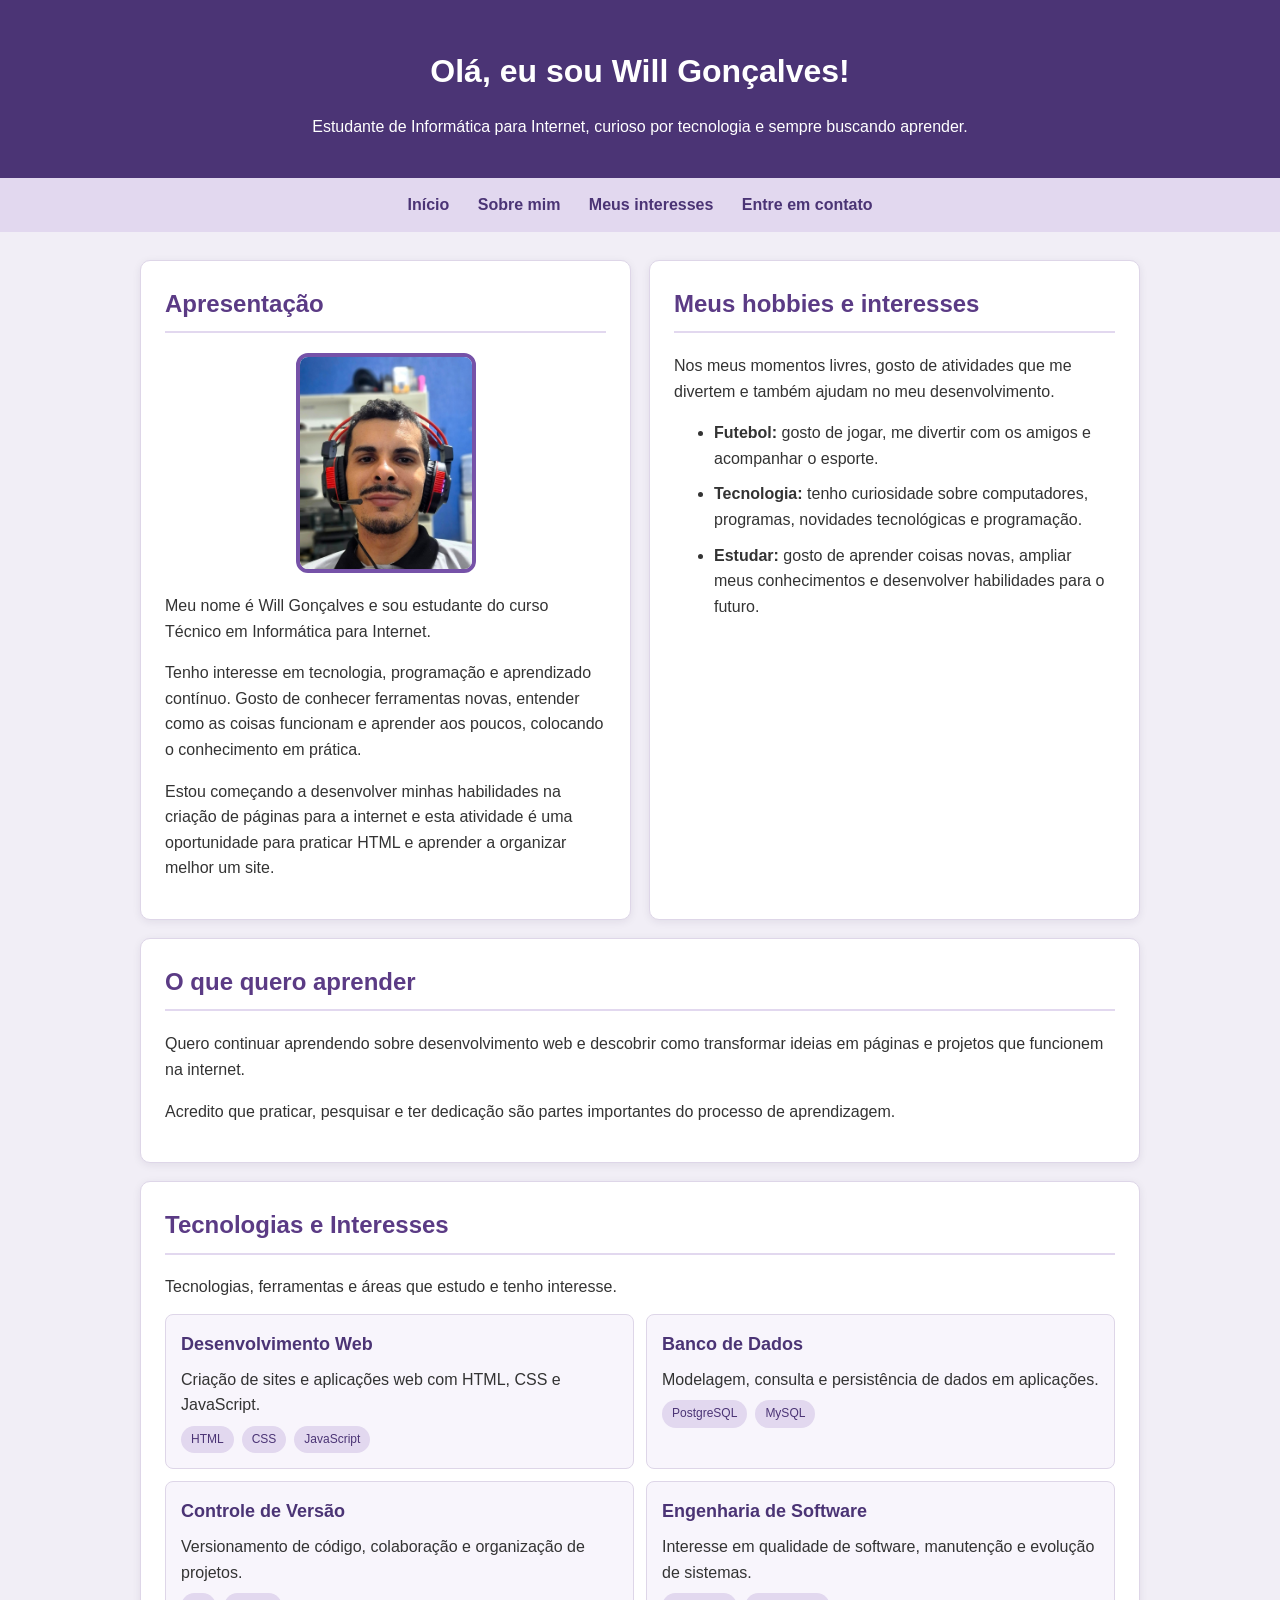
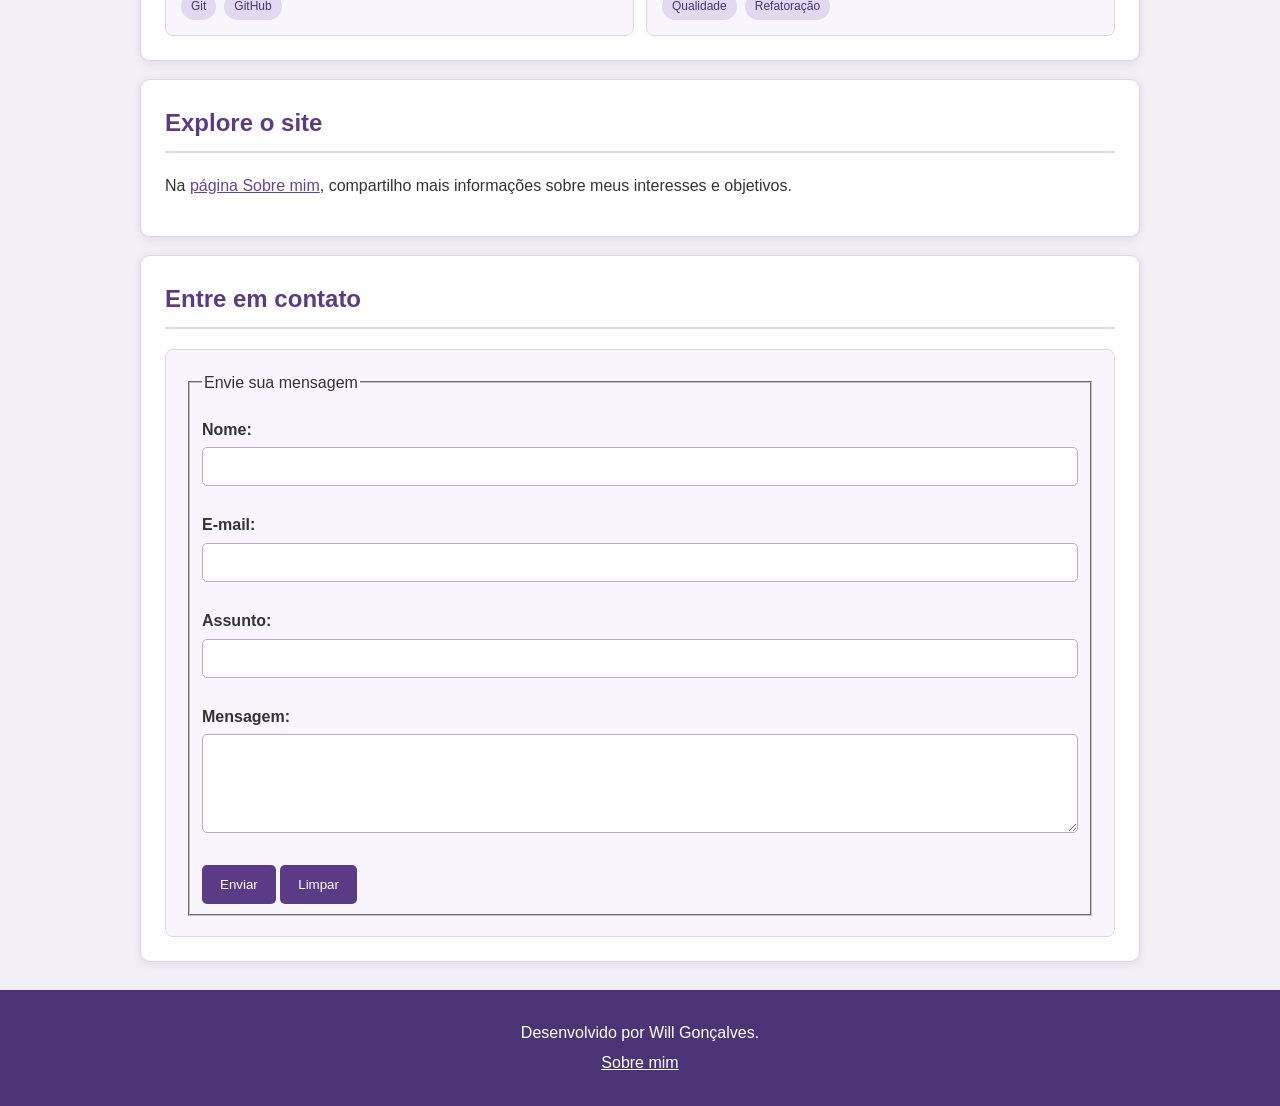
==== commit c075b83c: "Atualização da página pessoal com CSS Grid e Flexbox" ====
--- a/index.html
+++ b/index.html
@@ -9,6 +9,7 @@
 </head>
 
 <body>
+
     <header>
         <h1>Olá, eu sou Will Gonçalves!</h1>
         <p>Estudante de Informática para Internet, curioso por tecnologia e sempre buscando aprender.</p>
@@ -22,6 +23,7 @@
     </nav>
 
     <main>
+
         <section class="cartao">
             <h2>Apresentação</h2>
 
@@ -41,12 +43,14 @@
 
             <ul class="lista-interesses">
                 <li><strong>Futebol:</strong> gosto de jogar, me divertir com os amigos e acompanhar o esporte.</li>
+
                 <li><strong>Tecnologia:</strong> tenho curiosidade sobre computadores, programas, novidades tecnológicas e programação.</li>
+
                 <li><strong>Estudar:</strong> gosto de aprender coisas novas, ampliar meus conhecimentos e desenvolver habilidades para o futuro.</li>
             </ul>
         </section>
 
-        <section class="cartao">
+        <section class="cartao largura-total">
             <h2>O que quero aprender</h2>
 
             <p>Quero continuar aprendendo sobre desenvolvimento web e descobrir como transformar ideias em páginas e projetos que funcionem na internet.</p>
@@ -54,7 +58,62 @@
             <p>Acredito que praticar, pesquisar e ter dedicação são partes importantes do processo de aprendizagem.</p>
         </section>
 
-        <section class="cartao">
+        <section class="cartao" id="tecnologias">
+            <h2>Tecnologias e Interesses</h2>
+
+            <p>Tecnologias, ferramentas e áreas que estudo e tenho interesse.</p>
+
+            <div class="grade-tecnologias">
+
+                <article class="card-tecnologia">
+                    <h3>Desenvolvimento Web</h3>
+
+                    <p>Criação de sites e aplicações web com HTML, CSS e JavaScript.</p>
+
+                    <div class="tags">
+                        <span>HTML</span>
+                        <span>CSS</span>
+                        <span>JavaScript</span>
+                    </div>
+                </article>
+
+                <article class="card-tecnologia">
+                    <h3>Banco de Dados</h3>
+
+                    <p>Modelagem, consulta e persistência de dados em aplicações.</p>
+
+                    <div class="tags">
+                        <span>PostgreSQL</span>
+                        <span>MySQL</span>
+                    </div>
+                </article>
+
+                <article class="card-tecnologia">
+                    <h3>Controle de Versão</h3>
+
+                    <p>Versionamento de código, colaboração e organização de projetos.</p>
+
+                    <div class="tags">
+                        <span>Git</span>
+                        <span>GitHub</span>
+                    </div>
+                </article>
+
+                <article class="card-tecnologia">
+                    <h3>Engenharia de Software</h3>
+
+                    <p>Interesse em qualidade de software, manutenção e evolução de sistemas.</p>
+
+                    <div class="tags">
+                        <span>Qualidade</span>
+                        <span>Refatoração</span>
+                    </div>
+                </article>
+
+            </div>
+        </section>
+
+        <section class="cartao largura-total">
             <h2>Explore o site</h2>
 
             <p>Na <a href="sobre.html">página Sobre mim</a>, compartilho mais informações sobre meus interesses e objetivos.</p>
@@ -89,14 +148,17 @@
 
                     <button type="submit">Enviar</button>
                     <button type="reset">Limpar</button>
+
                 </fieldset>
             </form>
         </section>
+
     </main>
 
     <footer>
         <p>Desenvolvido por Will Gonçalves.</p>
         <p><a href="sobre.html">Sobre mim</a></p>
     </footer>
+
 </body>
-</html>+</html>
--- a/style.css
+++ b/style.css
@@ -1,4 +1,5 @@
-/* Configurações gerais da página */
+
+/* Configurações gerais */
 * {
     box-sizing: border-box;
 }
@@ -6,22 +7,65 @@
 body {
     font-family: Arial, sans-serif;
     background-color: #f1eef6;
-    color: #333333;
+    color: #333;
     margin: 0;
     line-height: 1.6;
-}
-
-/* Cabeçalho e títulos */
-header {
+
+    display: grid;
+    grid-template-columns: 1fr minmax(0, 1000px) 1fr;
+}
+
+/* Cabeçalho, navegação e rodapé */
+header, nav, footer {
+    grid-column: 1 / 4;
+    text-align: center;
+}
+
+header, footer {
     background-color: #4b3475;
-    color: #ffffff;
-    text-align: center;
-    padding: 32px 20px;
-}
-
-h1 {
+    color: white;
+    padding: 25px;
+}
+
+header h1 {
     font-size: 32px;
-    margin: 0 0 10px;
+    margin-bottom: 10px;
+}
+
+nav {
+    background-color: #e2d8ef;
+    padding: 14px;
+}
+
+nav a {
+    color: #4b3475;
+    text-decoration: none;
+    font-weight: bold;
+    margin: 0 12px;
+}
+
+nav a:hover {
+    color: #321d55;
+    text-decoration: underline;
+}
+
+/* Conteúdo principal */
+main {
+    grid-column: 2;
+    width: 100%;
+    margin: 28px 0;
+
+    display: grid;
+    grid-template-columns: repeat(2, 1fr);
+    gap: 18px;
+}
+
+.cartao {
+    background-color: white;
+    border: 1px solid #ded6e8;
+    border-radius: 10px;
+    padding: 24px;
+    box-shadow: 0 2px 8px rgba(40, 25, 60, 0.08);
 }
 
 h2 {
@@ -32,43 +76,6 @@
     padding-bottom: 8px;
 }
 
-/* Navegação */
-nav {
-    background-color: #e2d8ef;
-    text-align: center;
-    padding: 14px;
-}
-
-nav a {
-    color: #4b3475;
-    text-decoration: none;
-    font-weight: bold;
-    margin: 0 12px;
-    padding: 8px 10px;
-    border-radius: 5px;
-}
-
-nav a:hover {
-    background-color: #4b3475;
-    color: #ffffff;
-}
-
-/* Conteúdo principal e seções */
-main {
-    width: 85%;
-    max-width: 1000px;
-    margin: 28px auto;
-}
-
-.cartao {
-    background-color: #ffffff;
-    border: 1px solid #ded6e8;
-    border-radius: 10px;
-    padding: 24px;
-    margin-bottom: 22px;
-    box-shadow: 0 2px 8px rgba(40, 25, 60, 0.08);
-}
-
 p {
     font-size: 16px;
     margin-bottom: 14px;
@@ -77,13 +84,6 @@
 .destaque {
     color: #5b3b85;
     font-weight: bold;
-    background-color: #f4effa;
-    border-left: 4px solid #7652a8;
-    padding: 12px;
-}
-
-.lista-interesses li {
-    margin-bottom: 10px;
 }
 
 /* Imagem pessoal */
@@ -97,7 +97,66 @@
     margin: 15px auto 20px;
 }
 
-/* Formulário de contato */
+/* Listas */
+.lista-interesses li {
+    margin-bottom: 10px;
+}
+
+.lista-tecnologias {
+    padding: 20px 35px;
+}
+
+/* Seções que ocupam a largura inteira */
+.largura-total,
+#tecnologias,
+#contato {
+    grid-column: 1 / 3;
+}
+
+/* Cartões de tecnologias */
+.grade-tecnologias {
+    display: grid;
+    grid-template-columns: repeat(2, 1fr);
+    gap: 12px;
+}
+
+.card-tecnologia {
+    background-color: #f8f5fc;
+    border: 1px solid #ded6e8;
+    border-radius: 8px;
+    padding: 15px;
+
+    display: flex;
+    flex-direction: column;
+    gap: 8px;
+}
+
+.card-tecnologia h3 {
+    color: #4b3475;
+    margin: 0;
+    font-size: 18px;
+}
+
+.card-tecnologia p {
+    margin: 0;
+}
+
+/* Tags */
+.tags {
+    display: flex;
+    flex-wrap: wrap;
+    gap: 8px;
+}
+
+.tags span {
+    background-color: #e2d8ef;
+    color: #4b3475;
+    padding: 4px 10px;
+    border-radius: 15px;
+    font-size: 12px;
+}
+
+/* Formulário */
 .form-contato {
     background-color: #f8f5fc;
     border: 1px solid #ded6e8;
@@ -108,7 +167,7 @@
 .form-contato label {
     display: block;
     font-weight: bold;
-    margin: 12px 0 5px;
+    margin-bottom: 5px;
 }
 
 .form-contato input,
@@ -118,77 +177,67 @@
     border: 1px solid #b9aacb;
     border-radius: 5px;
     font-family: Arial, sans-serif;
-    font-size: 15px;
     margin-bottom: 10px;
-}
-
-.form-contato input:focus,
-.form-contato textarea:focus {
-    outline: 2px solid #7652a8;
-    border-color: #7652a8;
-}
-
-.form-contato textarea {
-    resize: vertical;
 }
 
 .form-contato button {
     background-color: #5b3b85;
-    color: #ffffff;
+    color: white;
     border: none;
     border-radius: 5px;
     padding: 12px 18px;
-    margin-top: 8px;
     cursor: pointer;
-    font-size: 15px;
 }
 
 .form-contato button:hover {
     background-color: #3f2a65;
 }
 
-/* Links do conteúdo */
+/* Links e rodapé */
 a {
     color: #65449a;
 }
 
-a:hover {
-    color: #321d55;
-}
-
-/* Rodapé */
-footer {
-    background-color: #4b3475;
-    color: #ffffff;
-    text-align: center;
-    padding: 18px;
-    margin-top: 30px;
-}
-
 footer p {
     margin: 5px;
 }
 
 footer a {
-    color: #ffffff;
+    color: white;
 }
 
 footer a:hover {
     color: #e2d8ef;
 }
 
-/* Ajustes para telas menores */
+/* Telas menores */
 @media (max-width: 600px) {
+    body {
+        grid-template-columns: 1fr;
+    }
+
+    header, nav, main, footer {
+        grid-column: 1;
+    }
+
     main {
-        width: 92%;
+        grid-template-columns: 1fr;
+        padding: 0 12px;
+    }
+
+    .largura-total,
+    #tecnologias,
+    #contato {
+        grid-column: 1;
+    }
+
+    .grade-tecnologias {
+        grid-template-columns: 1fr;
     }
 
     nav a {
         display: inline-block;
         margin: 4px;
     }
-
-    .cartao {
-        padding: 18px;
-    }
-}+}
+
